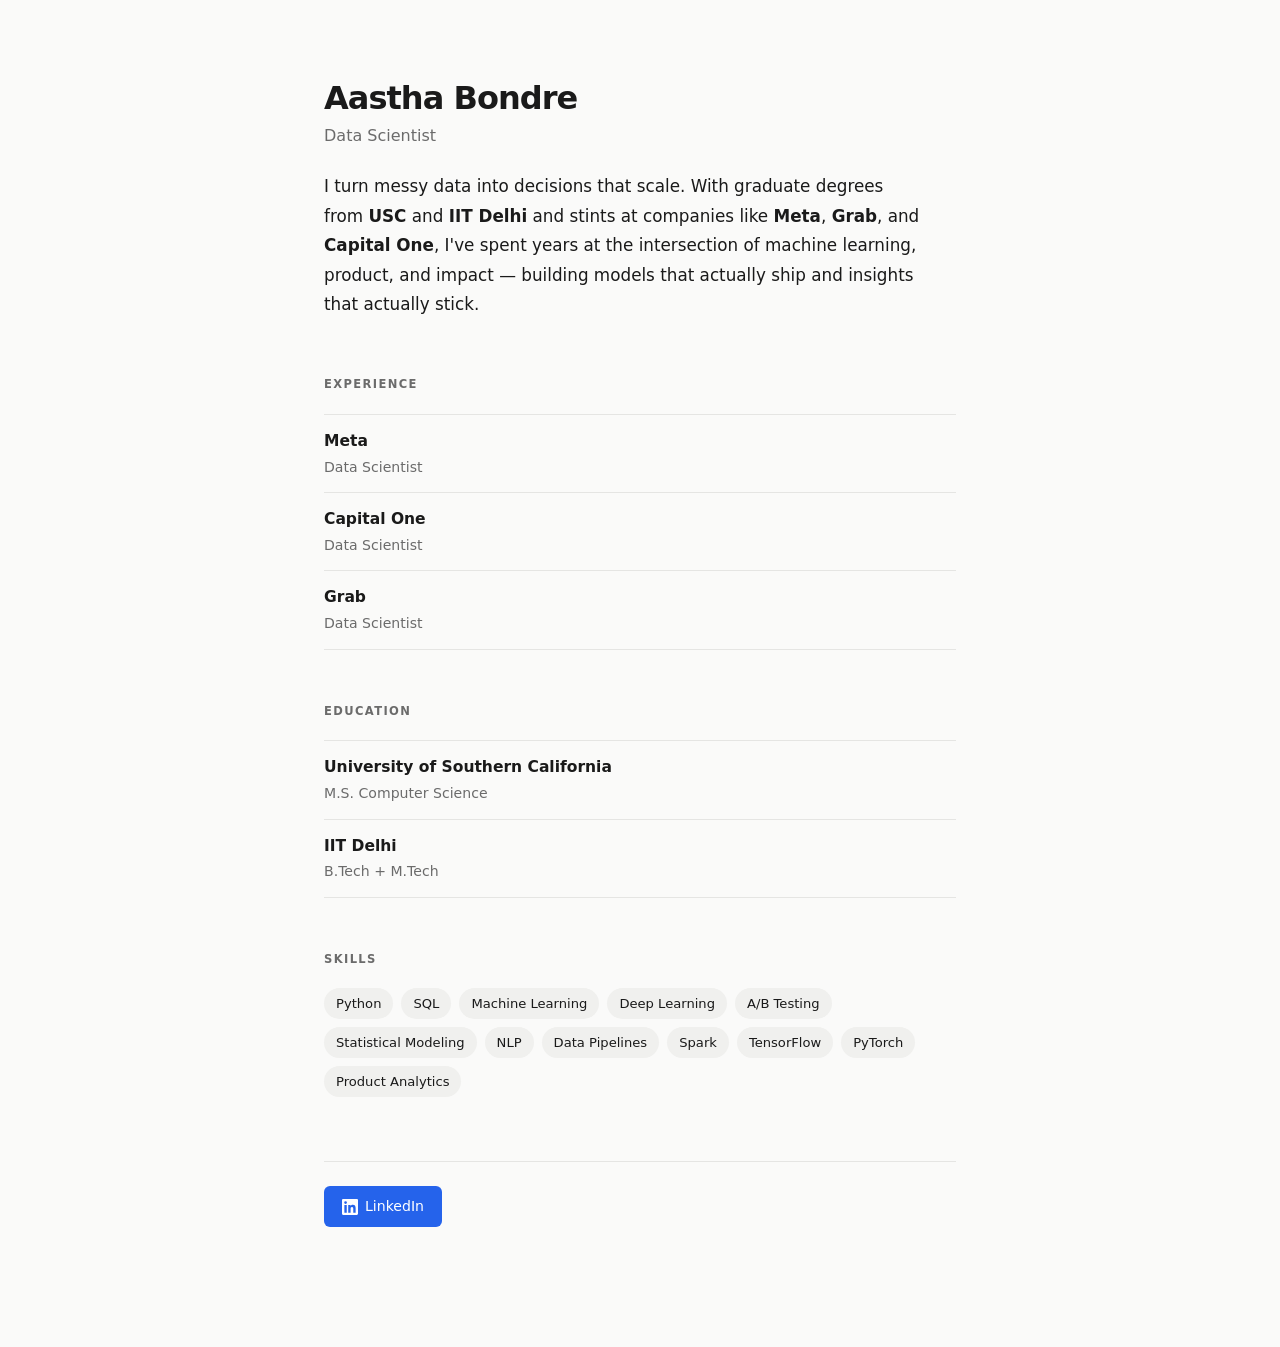
==== index.html @ 431cc9de "Add files via upload" ====
<!DOCTYPE html>
<html lang="en">
<head>
  <meta charset="UTF-8" />
  <meta name="viewport" content="width=device-width, initial-scale=1.0" />
  <title>Aastha Bondre</title>
  <style>
    *, *::before, *::after { box-sizing: border-box; margin: 0; padding: 0; }

    :root {
      --bg: #fafaf9;
      --fg: #1a1a1a;
      --muted: #6b6b6b;
      --accent: #2563eb;
      --border: #e5e5e3;
      --font: 'Inter', system-ui, -apple-system, sans-serif;
    }

    body {
      background: var(--bg);
      color: var(--fg);
      font-family: var(--font);
      font-size: 16px;
      line-height: 1.6;
      min-height: 100vh;
    }

    a { color: var(--accent); text-decoration: none; }
    a:hover { text-decoration: underline; }

    /* ── Layout ── */
    .container {
      max-width: 680px;
      margin: 0 auto;
      padding: 80px 24px 120px;
    }

    /* ── Header ── */
    header { margin-bottom: 56px; }

    .name {
      font-size: 2rem;
      font-weight: 700;
      letter-spacing: -0.03em;
      line-height: 1.15;
      margin-bottom: 6px;
    }

    .title {
      font-size: 1rem;
      color: var(--muted);
      font-weight: 400;
      margin-bottom: 24px;
    }

    .bio {
      font-size: 1.05rem;
      color: var(--fg);
      line-height: 1.75;
      max-width: 600px;
    }

    /* ── Sections ── */
    section {
      margin-bottom: 52px;
    }

    .section-label {
      font-size: 0.72rem;
      font-weight: 600;
      letter-spacing: 0.12em;
      text-transform: uppercase;
      color: var(--muted);
      margin-bottom: 20px;
    }

    /* ── Experience ── */
    .experience-list { list-style: none; }

    .experience-item {
      display: flex;
      justify-content: space-between;
      align-items: baseline;
      padding: 14px 0;
      border-bottom: 1px solid var(--border);
      gap: 16px;
    }

    .experience-item:first-child { border-top: 1px solid var(--border); }

    .exp-left { flex: 1; }

    .exp-company {
      font-weight: 600;
      font-size: 0.97rem;
    }

    .exp-role {
      font-size: 0.88rem;
      color: var(--muted);
      margin-top: 2px;
    }

    .exp-year {
      font-size: 0.82rem;
      color: var(--muted);
      white-space: nowrap;
      flex-shrink: 0;
    }

    /* ── Education ── */
    .edu-list { list-style: none; }

    .edu-item {
      padding: 14px 0;
      border-bottom: 1px solid var(--border);
    }

    .edu-item:first-child { border-top: 1px solid var(--border); }

    .edu-school {
      font-weight: 600;
      font-size: 0.97rem;
    }

    .edu-degree {
      font-size: 0.88rem;
      color: var(--muted);
      margin-top: 2px;
    }

    /* ── Skills ── */
    .skills-grid {
      display: flex;
      flex-wrap: wrap;
      gap: 8px;
    }

    .skill-tag {
      background: #f0f0ee;
      color: var(--fg);
      font-size: 0.82rem;
      padding: 5px 12px;
      border-radius: 999px;
      font-weight: 450;
    }

    /* ── Footer / Contact ── */
    footer {
      margin-top: 64px;
      padding-top: 24px;
      border-top: 1px solid var(--border);
      display: flex;
      align-items: center;
      gap: 20px;
    }

    .linkedin-btn {
      display: inline-flex;
      align-items: center;
      gap: 7px;
      background: var(--accent);
      color: #fff;
      font-size: 0.88rem;
      font-weight: 500;
      padding: 9px 18px;
      border-radius: 6px;
      text-decoration: none;
      transition: background 0.15s;
    }

    .linkedin-btn:hover { background: #1d4ed8; text-decoration: none; }

    .linkedin-btn svg { flex-shrink: 0; }
  </style>
</head>
<body>
  <div class="container">

    <!-- Header -->
    <header>
      <h1 class="name">Aastha Bondre</h1>
      <p class="title">Data Scientist</p>
      <p class="bio">
        I turn messy data into decisions that scale. With graduate degrees from
        <strong>USC</strong> and <strong>IIT Delhi</strong> and stints at companies like
        <strong>Meta</strong>, <strong>Grab</strong>, and <strong>Capital One</strong>,
        I've spent years at the intersection of machine learning, product, and impact —
        building models that actually ship and insights that actually stick.
      </p>
    </header>

    <!-- Experience -->
    <section>
      <p class="section-label">Experience</p>
      <ul class="experience-list">
        <li class="experience-item">
          <div class="exp-left">
            <div class="exp-company">Meta</div>
            <div class="exp-role">Data Scientist</div>
          </div>
          <span class="exp-year"></span>
        </li>
        <li class="experience-item">
          <div class="exp-left">
            <div class="exp-company">Capital One</div>
            <div class="exp-role">Data Scientist</div>
          </div>
          <span class="exp-year"></span>
        </li>
        <li class="experience-item">
          <div class="exp-left">
            <div class="exp-company">Grab</div>
            <div class="exp-role">Data Scientist</div>
          </div>
          <span class="exp-year"></span>
        </li>
      </ul>
    </section>

    <!-- Education -->
    <section>
      <p class="section-label">Education</p>
      <ul class="edu-list">
        <li class="edu-item">
          <div class="edu-school">University of Southern California</div>
          <div class="edu-degree">M.S. Computer Science</div>
        </li>
        <li class="edu-item">
          <div class="edu-school">IIT Delhi</div>
          <div class="edu-degree">B.Tech + M.Tech</div>
        </li>
      </ul>
    </section>

    <!-- Skills -->
    <section>
      <p class="section-label">Skills</p>
      <div class="skills-grid">
        <span class="skill-tag">Python</span>
        <span class="skill-tag">SQL</span>
        <span class="skill-tag">Machine Learning</span>
        <span class="skill-tag">Deep Learning</span>
        <span class="skill-tag">A/B Testing</span>
        <span class="skill-tag">Statistical Modeling</span>
        <span class="skill-tag">NLP</span>
        <span class="skill-tag">Data Pipelines</span>
        <span class="skill-tag">Spark</span>
        <span class="skill-tag">TensorFlow</span>
        <span class="skill-tag">PyTorch</span>
        <span class="skill-tag">Product Analytics</span>
      </div>
    </section>

    <!-- Footer -->
    <footer>
      <a class="linkedin-btn" href="https://www.linkedin.com/in/aastha-bondre/" target="_blank" rel="noopener">
        <svg width="16" height="16" viewBox="0 0 24 24" fill="currentColor">
          <path d="M20.447 20.452h-3.554v-5.569c0-1.328-.027-3.037-1.852-3.037-1.853 0-2.136 1.445-2.136 2.939v5.667H9.351V9h3.414v1.561h.046c.477-.9 1.637-1.85 3.37-1.85 3.601 0 4.267 2.37 4.267 5.455v6.286zM5.337 7.433a2.062 2.062 0 01-2.063-2.065 2.064 2.064 0 112.063 2.065zm1.782 13.019H3.555V9h3.564v11.452zM22.225 0H1.771C.792 0 0 .774 0 1.729v20.542C0 23.227.792 24 1.771 24h20.451C23.2 24 24 23.227 24 22.271V1.729C24 .774 23.2 0 22.222 0h.003z"/>
        </svg>
        LinkedIn
      </a>
    </footer>

  </div>
</body>
</html>
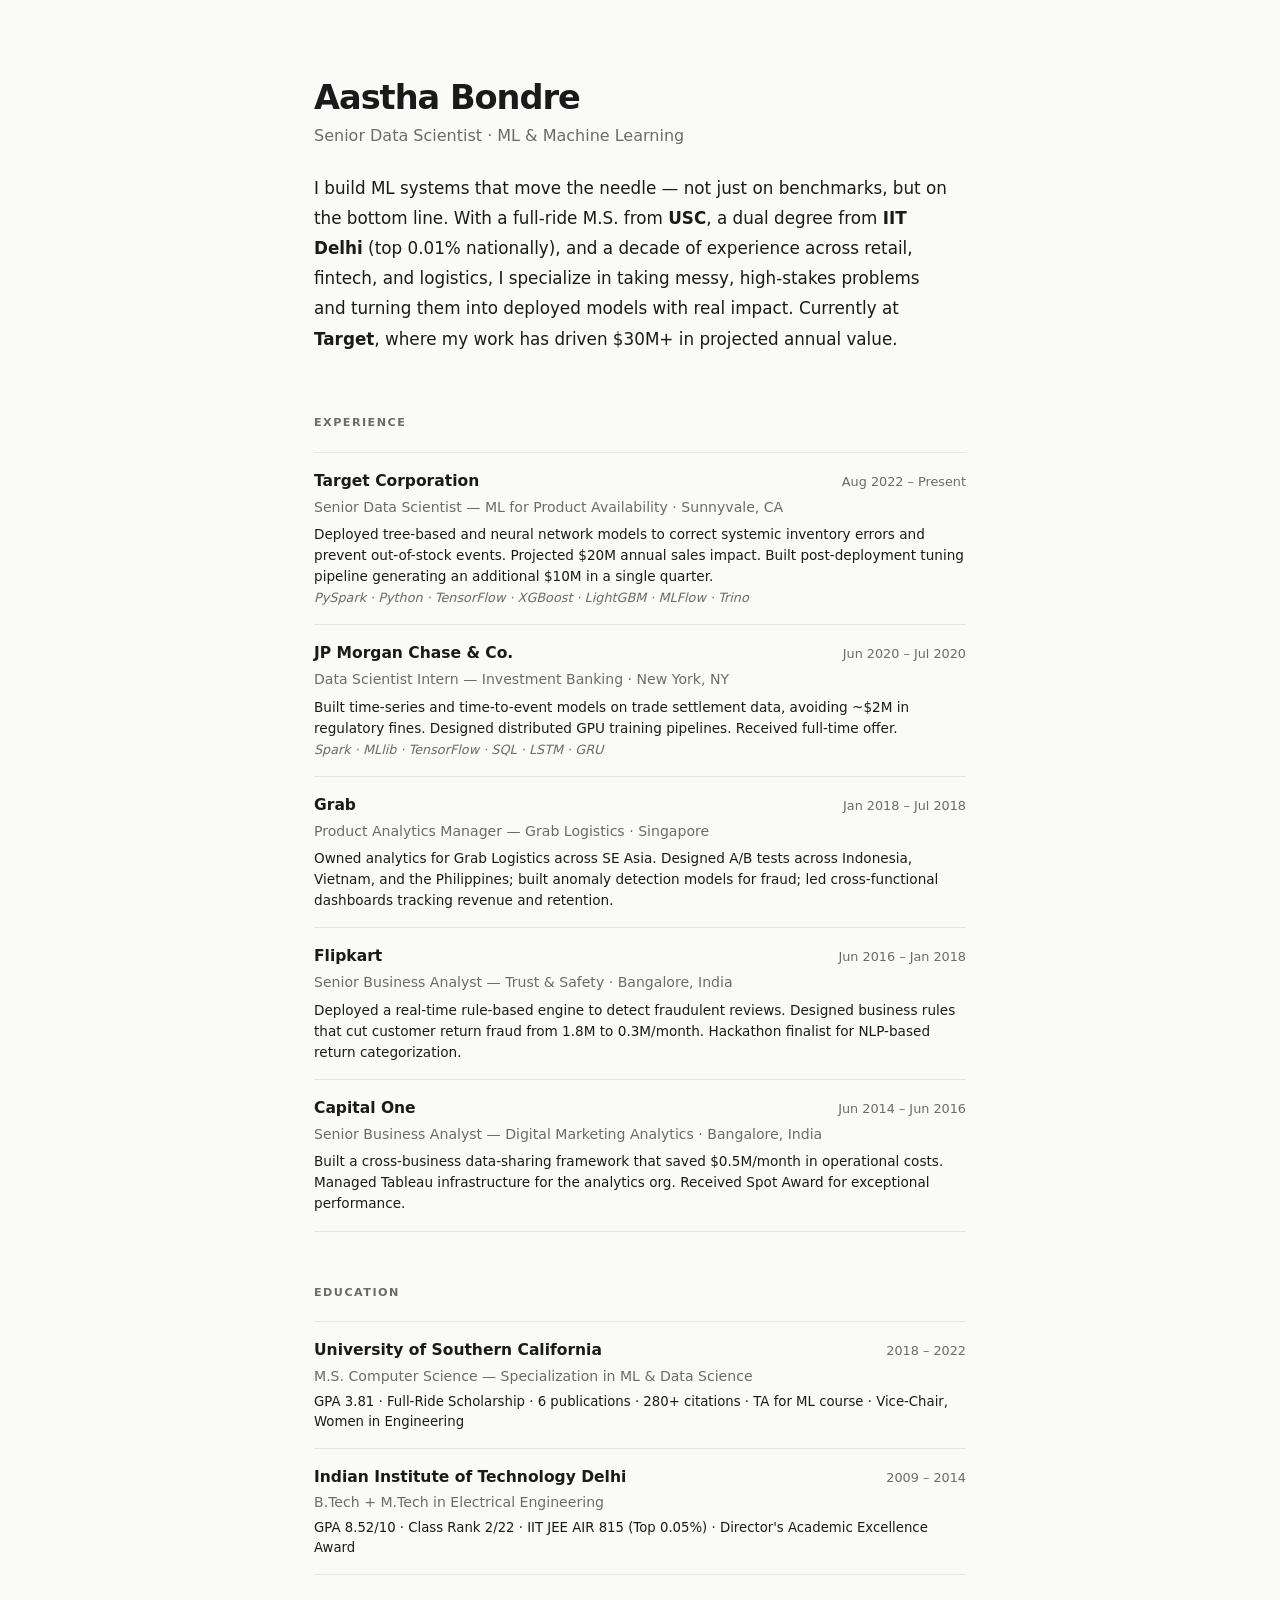
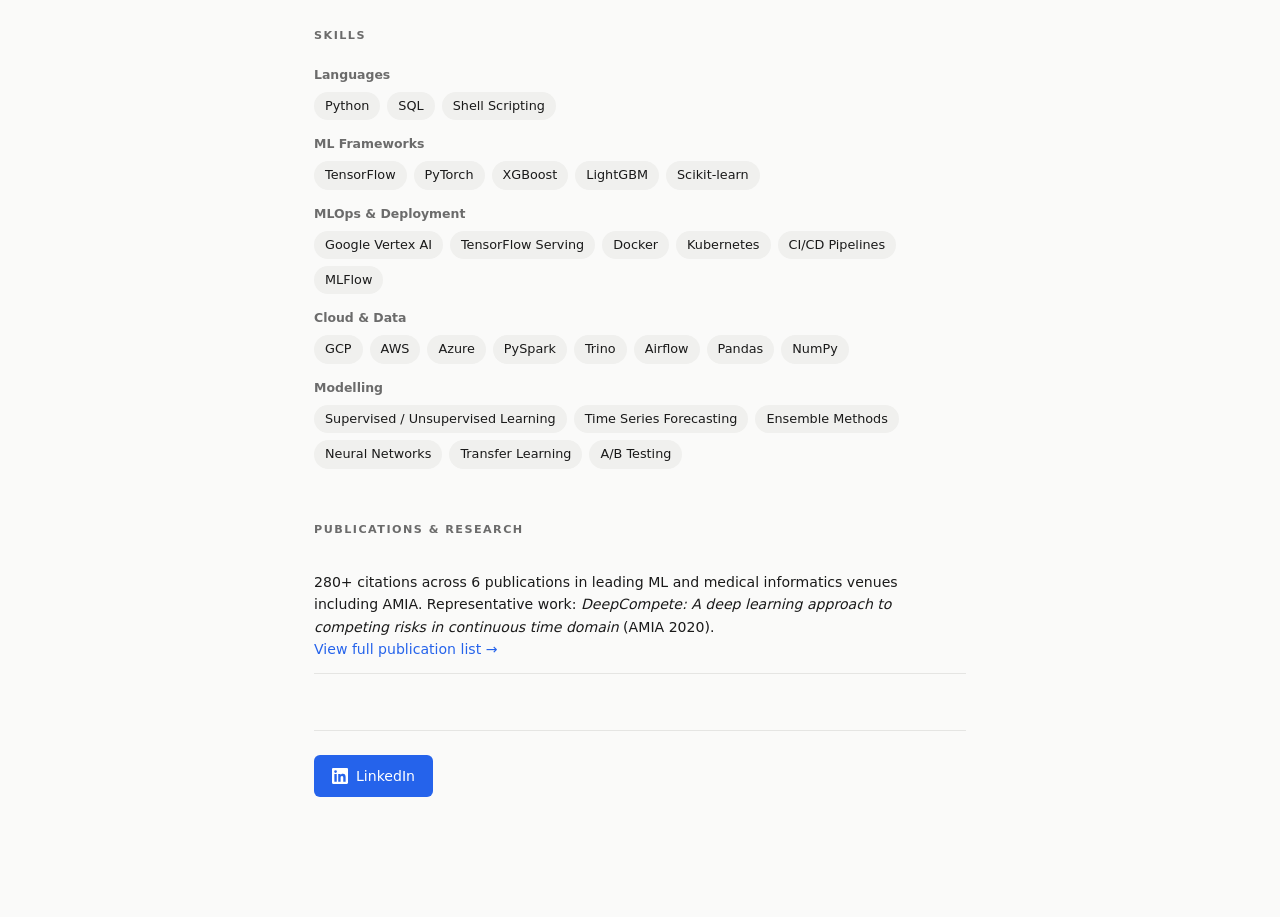
==== commit 3f0ab485: "Update portfolio with full resume data" ====
--- a/index.html
+++ b/index.html
@@ -3,7 +3,7 @@
 <head>
   <meta charset="UTF-8" />
   <meta name="viewport" content="width=device-width, initial-scale=1.0" />
-  <title>Aastha Bondre</title>
+  <title>Aastha Bondre — Data Scientist</title>
   <style>
     *, *::before, *::after { box-sizing: border-box; margin: 0; padding: 0; }
 
@@ -13,255 +13,367 @@
       --muted: #6b6b6b;
       --accent: #2563eb;
       --border: #e5e5e3;
-      --font: 'Inter', system-ui, -apple-system, sans-serif;
+      --tag-bg: #f0f0ee;
     }
 
     body {
       background: var(--bg);
       color: var(--fg);
-      font-family: var(--font);
+      font-family: 'Inter', system-ui, -apple-system, sans-serif;
       font-size: 16px;
       line-height: 1.6;
-      min-height: 100vh;
     }
 
     a { color: var(--accent); text-decoration: none; }
     a:hover { text-decoration: underline; }
 
-    /* ── Layout ── */
     .container {
-      max-width: 680px;
+      max-width: 700px;
       margin: 0 auto;
       padding: 80px 24px 120px;
     }
 
     /* ── Header ── */
-    header { margin-bottom: 56px; }
+    header { margin-bottom: 60px; }
 
     .name {
-      font-size: 2rem;
+      font-size: 2.1rem;
       font-weight: 700;
       letter-spacing: -0.03em;
-      line-height: 1.15;
+      line-height: 1.1;
       margin-bottom: 6px;
     }
 
     .title {
       font-size: 1rem;
       color: var(--muted);
-      font-weight: 400;
       margin-bottom: 24px;
     }
 
     .bio {
       font-size: 1.05rem;
-      color: var(--fg);
-      line-height: 1.75;
-      max-width: 600px;
-    }
-
-    /* ── Sections ── */
-    section {
-      margin-bottom: 52px;
-    }
+      line-height: 1.8;
+      color: var(--fg);
+      max-width: 640px;
+    }
+
+    /* ── Section ── */
+    section { margin-bottom: 52px; }
 
     .section-label {
-      font-size: 0.72rem;
+      font-size: 0.7rem;
       font-weight: 600;
-      letter-spacing: 0.12em;
+      letter-spacing: 0.13em;
       text-transform: uppercase;
       color: var(--muted);
       margin-bottom: 20px;
     }
 
     /* ── Experience ── */
-    .experience-list { list-style: none; }
-
-    .experience-item {
+    .exp-list { list-style: none; }
+
+    .exp-item {
+      padding: 16px 0;
+      border-bottom: 1px solid var(--border);
+    }
+    .exp-item:first-child { border-top: 1px solid var(--border); }
+
+    .exp-header {
       display: flex;
       justify-content: space-between;
       align-items: baseline;
-      padding: 14px 0;
-      border-bottom: 1px solid var(--border);
-      gap: 16px;
-    }
-
-    .experience-item:first-child { border-top: 1px solid var(--border); }
-
-    .exp-left { flex: 1; }
-
-    .exp-company {
-      font-weight: 600;
-      font-size: 0.97rem;
+      gap: 12px;
+      margin-bottom: 2px;
+    }
+
+    .exp-company { font-weight: 650; font-size: 0.97rem; }
+
+    .exp-dates {
+      font-size: 0.8rem;
+      color: var(--muted);
+      white-space: nowrap;
+      flex-shrink: 0;
     }
 
     .exp-role {
       font-size: 0.88rem;
       color: var(--muted);
-      margin-top: 2px;
-    }
-
-    .exp-year {
-      font-size: 0.82rem;
-      color: var(--muted);
-      white-space: nowrap;
-      flex-shrink: 0;
+      margin-bottom: 6px;
+    }
+
+    .exp-highlight {
+      font-size: 0.85rem;
+      color: var(--fg);
+      line-height: 1.55;
     }
 
     /* ── Education ── */
     .edu-list { list-style: none; }
 
     .edu-item {
-      padding: 14px 0;
+      padding: 16px 0;
       border-bottom: 1px solid var(--border);
     }
-
     .edu-item:first-child { border-top: 1px solid var(--border); }
 
-    .edu-school {
+    .edu-header {
+      display: flex;
+      justify-content: space-between;
+      align-items: baseline;
+      gap: 12px;
+      margin-bottom: 2px;
+    }
+
+    .edu-school { font-weight: 650; font-size: 0.97rem; }
+    .edu-years { font-size: 0.8rem; color: var(--muted); white-space: nowrap; flex-shrink: 0; }
+    .edu-degree { font-size: 0.88rem; color: var(--muted); margin-bottom: 4px; }
+    .edu-note { font-size: 0.83rem; color: var(--fg); line-height: 1.5; }
+
+    /* ── Skills ── */
+    .skills-block { margin-bottom: 14px; }
+
+    .skills-category {
+      font-size: 0.78rem;
       font-weight: 600;
-      font-size: 0.97rem;
-    }
-
-    .edu-degree {
-      font-size: 0.88rem;
-      color: var(--muted);
-      margin-top: 2px;
-    }
-
-    /* ── Skills ── */
-    .skills-grid {
+      color: var(--muted);
+      margin-bottom: 7px;
+    }
+
+    .tags {
       display: flex;
       flex-wrap: wrap;
-      gap: 8px;
-    }
-
-    .skill-tag {
-      background: #f0f0ee;
-      color: var(--fg);
-      font-size: 0.82rem;
-      padding: 5px 12px;
+      gap: 7px;
+    }
+
+    .tag {
+      background: var(--tag-bg);
+      color: var(--fg);
+      font-size: 0.8rem;
+      padding: 4px 11px;
       border-radius: 999px;
-      font-weight: 450;
-    }
-
-    /* ── Footer / Contact ── */
+    }
+
+    /* ── Publications ── */
+    .pub-item {
+      font-size: 0.88rem;
+      line-height: 1.6;
+      padding: 12px 0;
+      border-bottom: 1px solid var(--border);
+      color: var(--fg);
+    }
+    .pub-item:first-child { border-top: 1px solid var(--border); }
+
+    /* ── Footer ── */
     footer {
-      margin-top: 64px;
+      margin-top: 56px;
       padding-top: 24px;
       border-top: 1px solid var(--border);
-      display: flex;
-      align-items: center;
-      gap: 20px;
     }
 
     .linkedin-btn {
       display: inline-flex;
       align-items: center;
-      gap: 7px;
+      gap: 8px;
       background: var(--accent);
       color: #fff;
       font-size: 0.88rem;
       font-weight: 500;
-      padding: 9px 18px;
+      padding: 10px 18px;
       border-radius: 6px;
       text-decoration: none;
       transition: background 0.15s;
     }
-
     .linkedin-btn:hover { background: #1d4ed8; text-decoration: none; }
-
-    .linkedin-btn svg { flex-shrink: 0; }
   </style>
 </head>
 <body>
-  <div class="container">
-
-    <!-- Header -->
-    <header>
-      <h1 class="name">Aastha Bondre</h1>
-      <p class="title">Data Scientist</p>
-      <p class="bio">
-        I turn messy data into decisions that scale. With graduate degrees from
-        <strong>USC</strong> and <strong>IIT Delhi</strong> and stints at companies like
-        <strong>Meta</strong>, <strong>Grab</strong>, and <strong>Capital One</strong>,
-        I've spent years at the intersection of machine learning, product, and impact —
-        building models that actually ship and insights that actually stick.
-      </p>
-    </header>
-
-    <!-- Experience -->
-    <section>
-      <p class="section-label">Experience</p>
-      <ul class="experience-list">
-        <li class="experience-item">
-          <div class="exp-left">
-            <div class="exp-company">Meta</div>
-            <div class="exp-role">Data Scientist</div>
-          </div>
-          <span class="exp-year"></span>
-        </li>
-        <li class="experience-item">
-          <div class="exp-left">
-            <div class="exp-company">Capital One</div>
-            <div class="exp-role">Data Scientist</div>
-          </div>
-          <span class="exp-year"></span>
-        </li>
-        <li class="experience-item">
-          <div class="exp-left">
-            <div class="exp-company">Grab</div>
-            <div class="exp-role">Data Scientist</div>
-          </div>
-          <span class="exp-year"></span>
-        </li>
-      </ul>
-    </section>
-
-    <!-- Education -->
-    <section>
-      <p class="section-label">Education</p>
-      <ul class="edu-list">
-        <li class="edu-item">
-          <div class="edu-school">University of Southern California</div>
-          <div class="edu-degree">M.S. Computer Science</div>
-        </li>
-        <li class="edu-item">
-          <div class="edu-school">IIT Delhi</div>
-          <div class="edu-degree">B.Tech + M.Tech</div>
-        </li>
-      </ul>
-    </section>
-
-    <!-- Skills -->
-    <section>
-      <p class="section-label">Skills</p>
-      <div class="skills-grid">
-        <span class="skill-tag">Python</span>
-        <span class="skill-tag">SQL</span>
-        <span class="skill-tag">Machine Learning</span>
-        <span class="skill-tag">Deep Learning</span>
-        <span class="skill-tag">A/B Testing</span>
-        <span class="skill-tag">Statistical Modeling</span>
-        <span class="skill-tag">NLP</span>
-        <span class="skill-tag">Data Pipelines</span>
-        <span class="skill-tag">Spark</span>
-        <span class="skill-tag">TensorFlow</span>
-        <span class="skill-tag">PyTorch</span>
-        <span class="skill-tag">Product Analytics</span>
-      </div>
-    </section>
-
-    <!-- Footer -->
-    <footer>
-      <a class="linkedin-btn" href="https://www.linkedin.com/in/aastha-bondre/" target="_blank" rel="noopener">
-        <svg width="16" height="16" viewBox="0 0 24 24" fill="currentColor">
-          <path d="M20.447 20.452h-3.554v-5.569c0-1.328-.027-3.037-1.852-3.037-1.853 0-2.136 1.445-2.136 2.939v5.667H9.351V9h3.414v1.561h.046c.477-.9 1.637-1.85 3.37-1.85 3.601 0 4.267 2.37 4.267 5.455v6.286zM5.337 7.433a2.062 2.062 0 01-2.063-2.065 2.064 2.064 0 112.063 2.065zm1.782 13.019H3.555V9h3.564v11.452zM22.225 0H1.771C.792 0 0 .774 0 1.729v20.542C0 23.227.792 24 1.771 24h20.451C23.2 24 24 23.227 24 22.271V1.729C24 .774 23.2 0 22.222 0h.003z"/>
-        </svg>
-        LinkedIn
-      </a>
-    </footer>
-
-  </div>
+<div class="container">
+
+  <!-- Header -->
+  <header>
+    <h1 class="name">Aastha Bondre</h1>
+    <p class="title">Senior Data Scientist · ML &amp; Machine Learning</p>
+    <p class="bio">
+      I build ML systems that move the needle — not just on benchmarks, but on the bottom line.
+      With a full-ride M.S. from <strong>USC</strong>, a dual degree from <strong>IIT Delhi</strong>
+      (top 0.01% nationally), and a decade of experience across retail, fintech, and logistics,
+      I specialize in taking messy, high-stakes problems and turning them into deployed models
+      with real impact. Currently at <strong>Target</strong>, where my work has driven
+      $30M+ in projected annual value.
+    </p>
+  </header>
+
+  <!-- Experience -->
+  <section>
+    <p class="section-label">Experience</p>
+    <ul class="exp-list">
+
+      <li class="exp-item">
+        <div class="exp-header">
+          <span class="exp-company">Target Corporation</span>
+          <span class="exp-dates">Aug 2022 – Present</span>
+        </div>
+        <div class="exp-role">Senior Data Scientist — ML for Product Availability · Sunnyvale, CA</div>
+        <div class="exp-highlight">
+          Deployed tree-based and neural network models to correct systemic inventory errors and prevent out-of-stock events. Projected $20M annual sales impact. Built post-deployment tuning pipeline generating an additional $10M in a single quarter.
+          <br><em style="color:var(--muted); font-size:0.8rem;">PySpark · Python · TensorFlow · XGBoost · LightGBM · MLFlow · Trino</em>
+        </div>
+      </li>
+
+      <li class="exp-item">
+        <div class="exp-header">
+          <span class="exp-company">JP Morgan Chase &amp; Co.</span>
+          <span class="exp-dates">Jun 2020 – Jul 2020</span>
+        </div>
+        <div class="exp-role">Data Scientist Intern — Investment Banking · New York, NY</div>
+        <div class="exp-highlight">
+          Built time-series and time-to-event models on trade settlement data, avoiding ~$2M in regulatory fines. Designed distributed GPU training pipelines. Received full-time offer.
+          <br><em style="color:var(--muted); font-size:0.8rem;">Spark · MLlib · TensorFlow · SQL · LSTM · GRU</em>
+        </div>
+      </li>
+
+      <li class="exp-item">
+        <div class="exp-header">
+          <span class="exp-company">Grab</span>
+          <span class="exp-dates">Jan 2018 – Jul 2018</span>
+        </div>
+        <div class="exp-role">Product Analytics Manager — Grab Logistics · Singapore</div>
+        <div class="exp-highlight">
+          Owned analytics for Grab Logistics across SE Asia. Designed A/B tests across Indonesia, Vietnam, and the Philippines; built anomaly detection models for fraud; led cross-functional dashboards tracking revenue and retention.
+        </div>
+      </li>
+
+      <li class="exp-item">
+        <div class="exp-header">
+          <span class="exp-company">Flipkart</span>
+          <span class="exp-dates">Jun 2016 – Jan 2018</span>
+        </div>
+        <div class="exp-role">Senior Business Analyst — Trust &amp; Safety · Bangalore, India</div>
+        <div class="exp-highlight">
+          Deployed a real-time rule-based engine to detect fraudulent reviews. Designed business rules that cut customer return fraud from 1.8M to 0.3M/month. Hackathon finalist for NLP-based return categorization.
+        </div>
+      </li>
+
+      <li class="exp-item">
+        <div class="exp-header">
+          <span class="exp-company">Capital One</span>
+          <span class="exp-dates">Jun 2014 – Jun 2016</span>
+        </div>
+        <div class="exp-role">Senior Business Analyst — Digital Marketing Analytics · Bangalore, India</div>
+        <div class="exp-highlight">
+          Built a cross-business data-sharing framework that saved $0.5M/month in operational costs. Managed Tableau infrastructure for the analytics org. Received Spot Award for exceptional performance.
+        </div>
+      </li>
+
+    </ul>
+  </section>
+
+  <!-- Education -->
+  <section>
+    <p class="section-label">Education</p>
+    <ul class="edu-list">
+      <li class="edu-item">
+        <div class="edu-header">
+          <span class="edu-school">University of Southern California</span>
+          <span class="edu-years">2018 – 2022</span>
+        </div>
+        <div class="edu-degree">M.S. Computer Science — Specialization in ML &amp; Data Science</div>
+        <div class="edu-note">GPA 3.81 · Full-Ride Scholarship · 6 publications · 280+ citations · TA for ML course · Vice-Chair, Women in Engineering</div>
+      </li>
+      <li class="edu-item">
+        <div class="edu-header">
+          <span class="edu-school">Indian Institute of Technology Delhi</span>
+          <span class="edu-years">2009 – 2014</span>
+        </div>
+        <div class="edu-degree">B.Tech + M.Tech in Electrical Engineering</div>
+        <div class="edu-note">GPA 8.52/10 · Class Rank 2/22 · IIT JEE AIR 815 (Top 0.05%) · Director's Academic Excellence Award</div>
+      </li>
+    </ul>
+  </section>
+
+  <!-- Skills -->
+  <section>
+    <p class="section-label">Skills</p>
+
+    <div class="skills-block">
+      <div class="skills-category">Languages</div>
+      <div class="tags">
+        <span class="tag">Python</span>
+        <span class="tag">SQL</span>
+        <span class="tag">Shell Scripting</span>
+      </div>
+    </div>
+
+    <div class="skills-block">
+      <div class="skills-category">ML Frameworks</div>
+      <div class="tags">
+        <span class="tag">TensorFlow</span>
+        <span class="tag">PyTorch</span>
+        <span class="tag">XGBoost</span>
+        <span class="tag">LightGBM</span>
+        <span class="tag">Scikit-learn</span>
+      </div>
+    </div>
+
+    <div class="skills-block">
+      <div class="skills-category">MLOps &amp; Deployment</div>
+      <div class="tags">
+        <span class="tag">Google Vertex AI</span>
+        <span class="tag">TensorFlow Serving</span>
+        <span class="tag">Docker</span>
+        <span class="tag">Kubernetes</span>
+        <span class="tag">CI/CD Pipelines</span>
+        <span class="tag">MLFlow</span>
+      </div>
+    </div>
+
+    <div class="skills-block">
+      <div class="skills-category">Cloud &amp; Data</div>
+      <div class="tags">
+        <span class="tag">GCP</span>
+        <span class="tag">AWS</span>
+        <span class="tag">Azure</span>
+        <span class="tag">PySpark</span>
+        <span class="tag">Trino</span>
+        <span class="tag">Airflow</span>
+        <span class="tag">Pandas</span>
+        <span class="tag">NumPy</span>
+      </div>
+    </div>
+
+    <div class="skills-block">
+      <div class="skills-category">Modelling</div>
+      <div class="tags">
+        <span class="tag">Supervised / Unsupervised Learning</span>
+        <span class="tag">Time Series Forecasting</span>
+        <span class="tag">Ensemble Methods</span>
+        <span class="tag">Neural Networks</span>
+        <span class="tag">Transfer Learning</span>
+        <span class="tag">A/B Testing</span>
+      </div>
+    </div>
+  </section>
+
+  <!-- Publications -->
+  <section>
+    <p class="section-label">Publications &amp; Research</p>
+    <div class="pub-item">
+      280+ citations across 6 publications in leading ML and medical informatics venues including AMIA.
+      Representative work: <em>DeepCompete: A deep learning approach to competing risks in continuous time domain</em> (AMIA 2020).
+      <br><a href="https://tinyurl.com/publications-aastha-bondre" target="_blank" rel="noopener">View full publication list →</a>
+    </div>
+  </section>
+
+  <!-- Footer -->
+  <footer>
+    <a class="linkedin-btn" href="https://www.linkedin.com/in/aastha-bondre/" target="_blank" rel="noopener">
+      <svg width="16" height="16" viewBox="0 0 24 24" fill="currentColor">
+        <path d="M20.447 20.452h-3.554v-5.569c0-1.328-.027-3.037-1.852-3.037-1.853 0-2.136 1.445-2.136 2.939v5.667H9.351V9h3.414v1.561h.046c.477-.9 1.637-1.85 3.37-1.85 3.601 0 4.267 2.37 4.267 5.455v6.286zM5.337 7.433a2.062 2.062 0 01-2.063-2.065 2.064 2.064 0 112.063 2.065zm1.782 13.019H3.555V9h3.564v11.452zM22.225 0H1.771C.792 0 0 .774 0 1.729v20.542C0 23.227.792 24 1.771 24h20.451C23.2 24 24 23.227 24 22.271V1.729C24 .774 23.2 0 22.222 0h.003z"/>
+      </svg>
+      LinkedIn
+    </a>
+  </footer>
+
+</div>
 </body>
 </html>
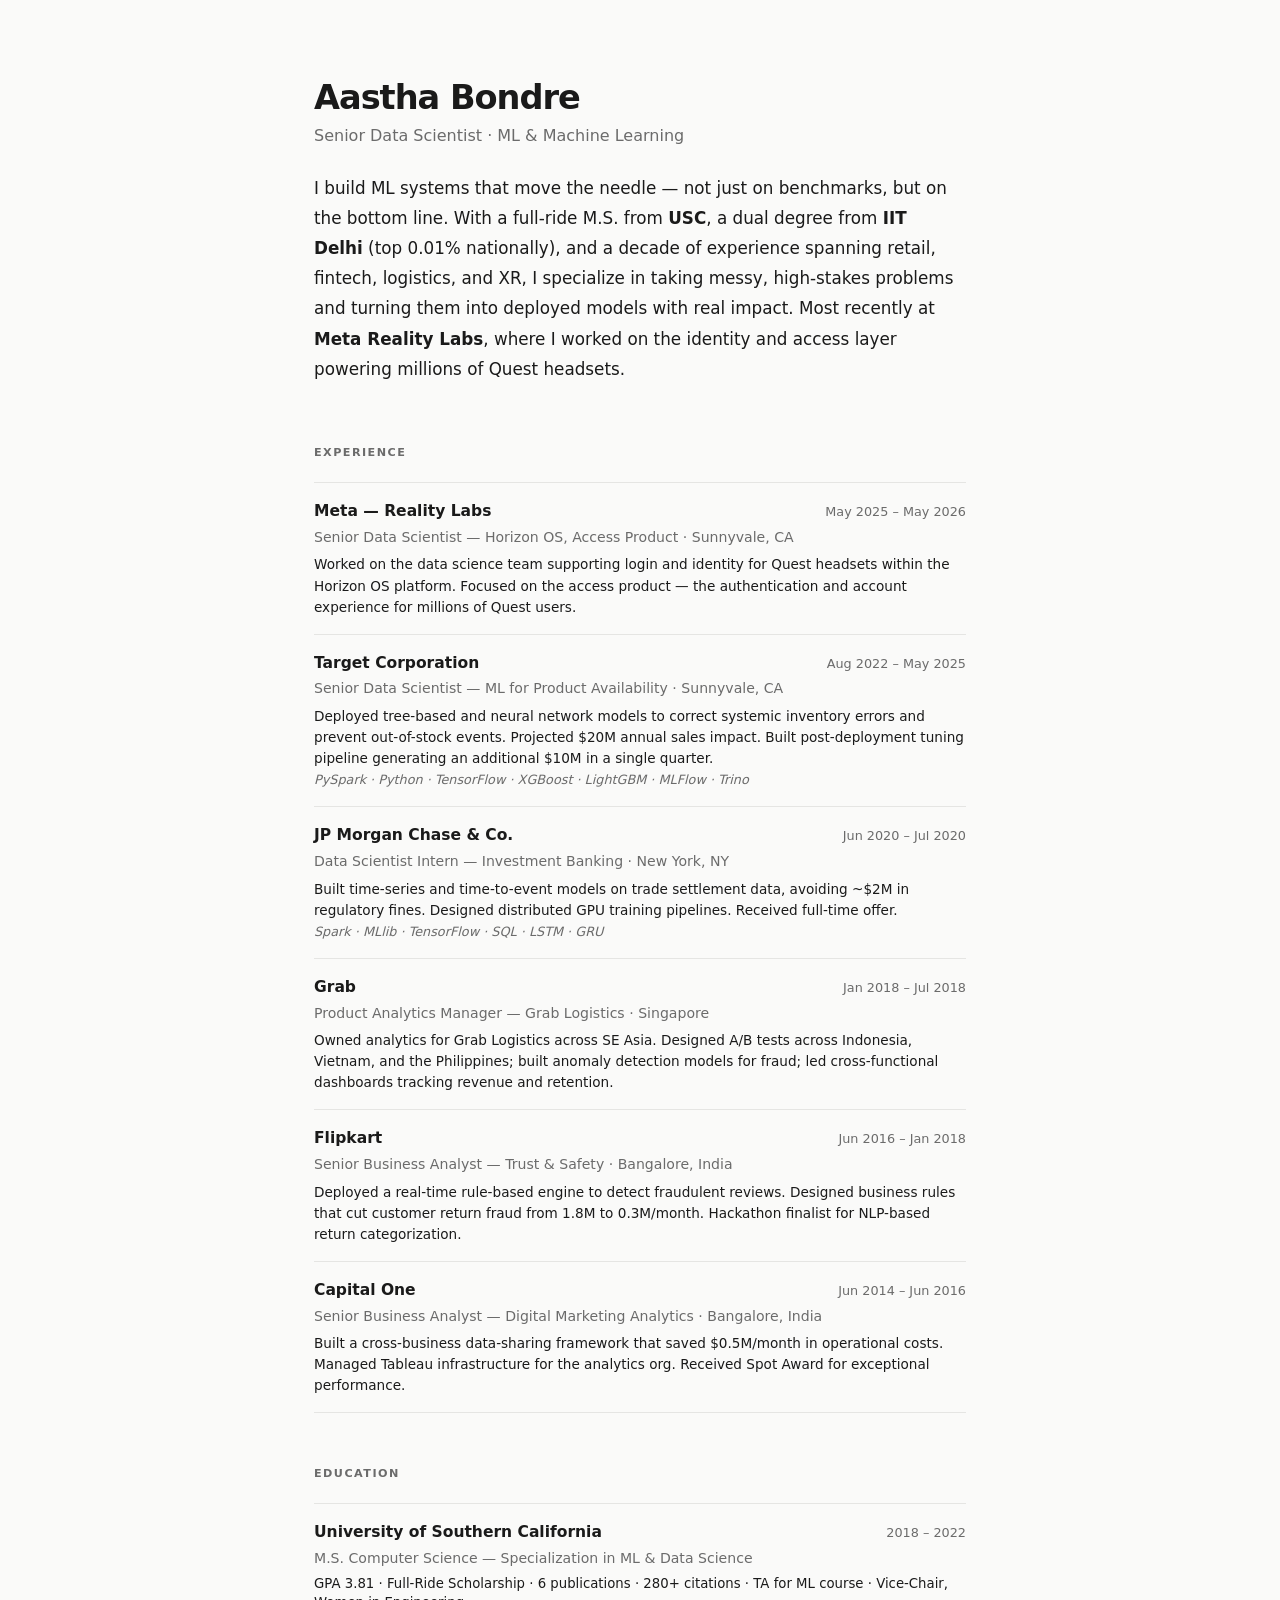
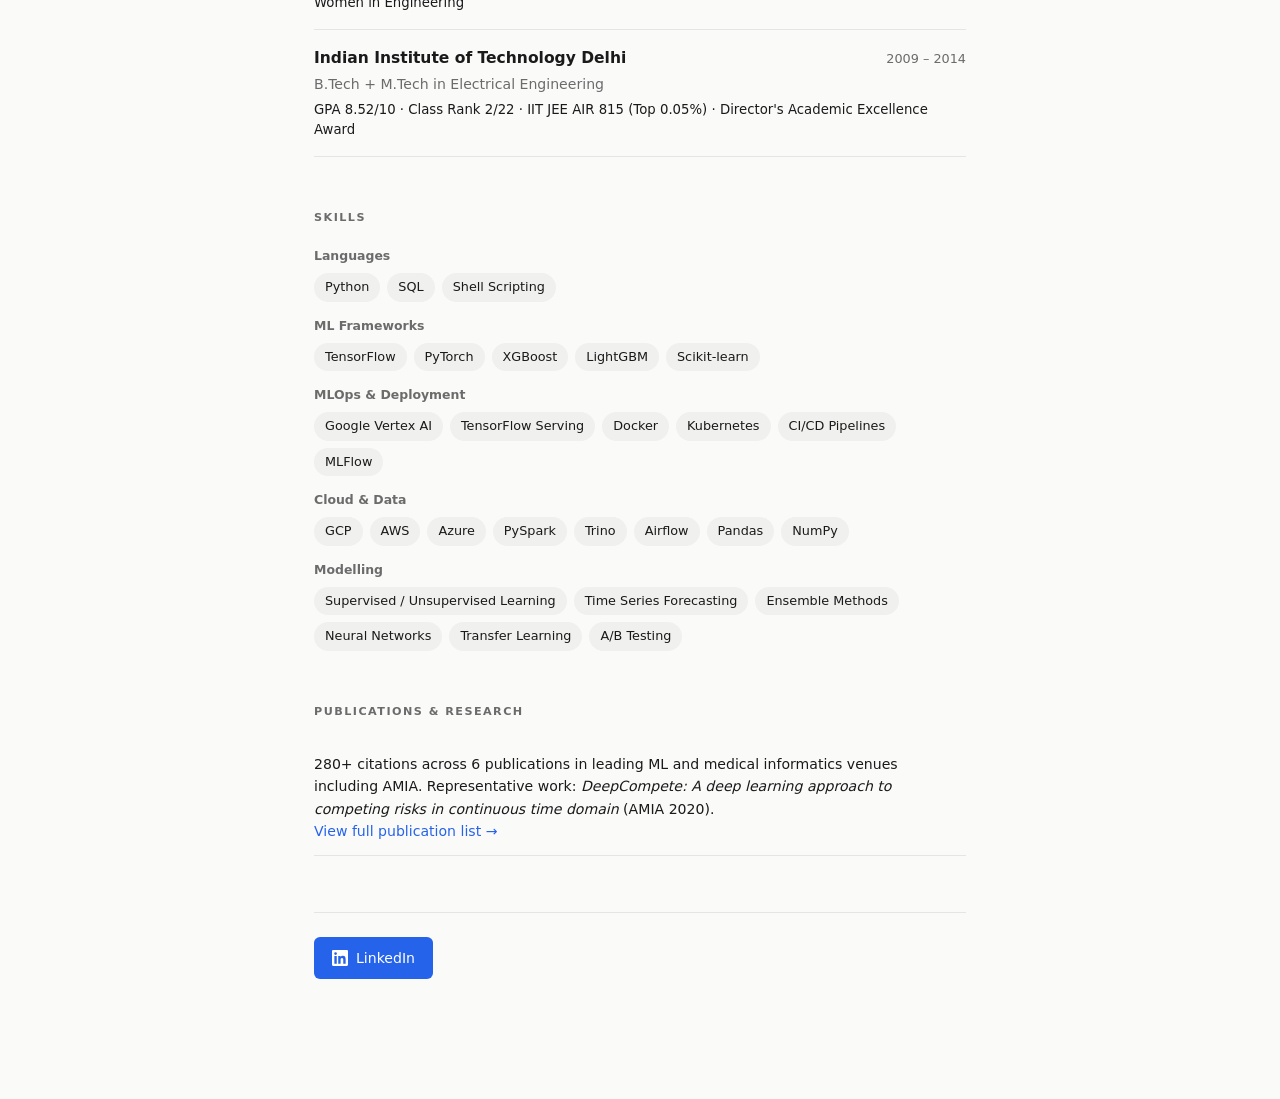
==== commit 26ed9482: "Add Meta Reality Labs role, update Target end date" ====
--- a/index.html
+++ b/index.html
@@ -196,10 +196,10 @@
     <p class="bio">
       I build ML systems that move the needle — not just on benchmarks, but on the bottom line.
       With a full-ride M.S. from <strong>USC</strong>, a dual degree from <strong>IIT Delhi</strong>
-      (top 0.01% nationally), and a decade of experience across retail, fintech, and logistics,
+      (top 0.01% nationally), and a decade of experience spanning retail, fintech, logistics, and XR,
       I specialize in taking messy, high-stakes problems and turning them into deployed models
-      with real impact. Currently at <strong>Target</strong>, where my work has driven
-      $30M+ in projected annual value.
+      with real impact. Most recently at <strong>Meta Reality Labs</strong>, where I worked on
+      the identity and access layer powering millions of Quest headsets.
     </p>
   </header>
 
@@ -210,8 +210,19 @@
 
       <li class="exp-item">
         <div class="exp-header">
+          <span class="exp-company">Meta — Reality Labs</span>
+          <span class="exp-dates">May 2025 – May 2026</span>
+        </div>
+        <div class="exp-role">Senior Data Scientist — Horizon OS, Access Product · Sunnyvale, CA</div>
+        <div class="exp-highlight">
+          Worked on the data science team supporting login and identity for Quest headsets within the Horizon OS platform. Focused on the access product — the authentication and account experience for millions of Quest users.
+        </div>
+      </li>
+
+      <li class="exp-item">
+        <div class="exp-header">
           <span class="exp-company">Target Corporation</span>
-          <span class="exp-dates">Aug 2022 – Present</span>
+          <span class="exp-dates">Aug 2022 – May 2025</span>
         </div>
         <div class="exp-role">Senior Data Scientist — ML for Product Availability · Sunnyvale, CA</div>
         <div class="exp-highlight">
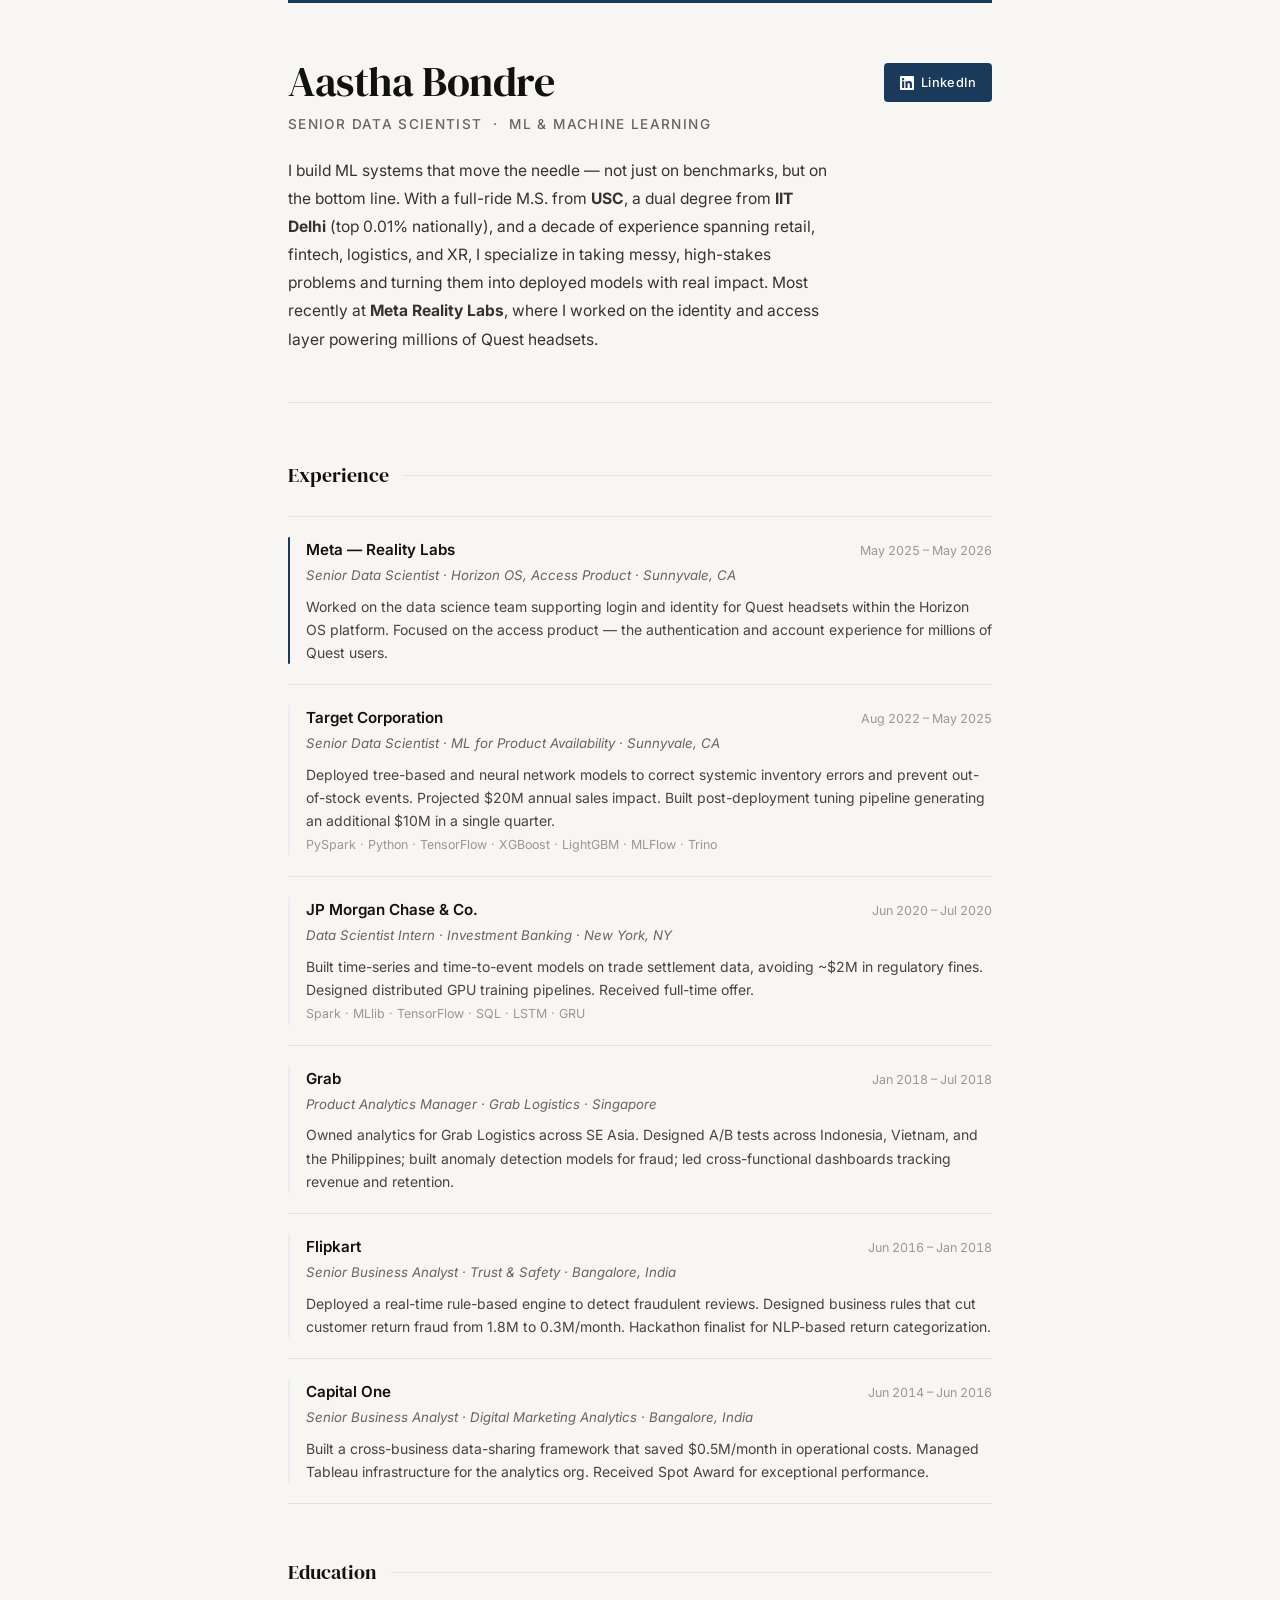
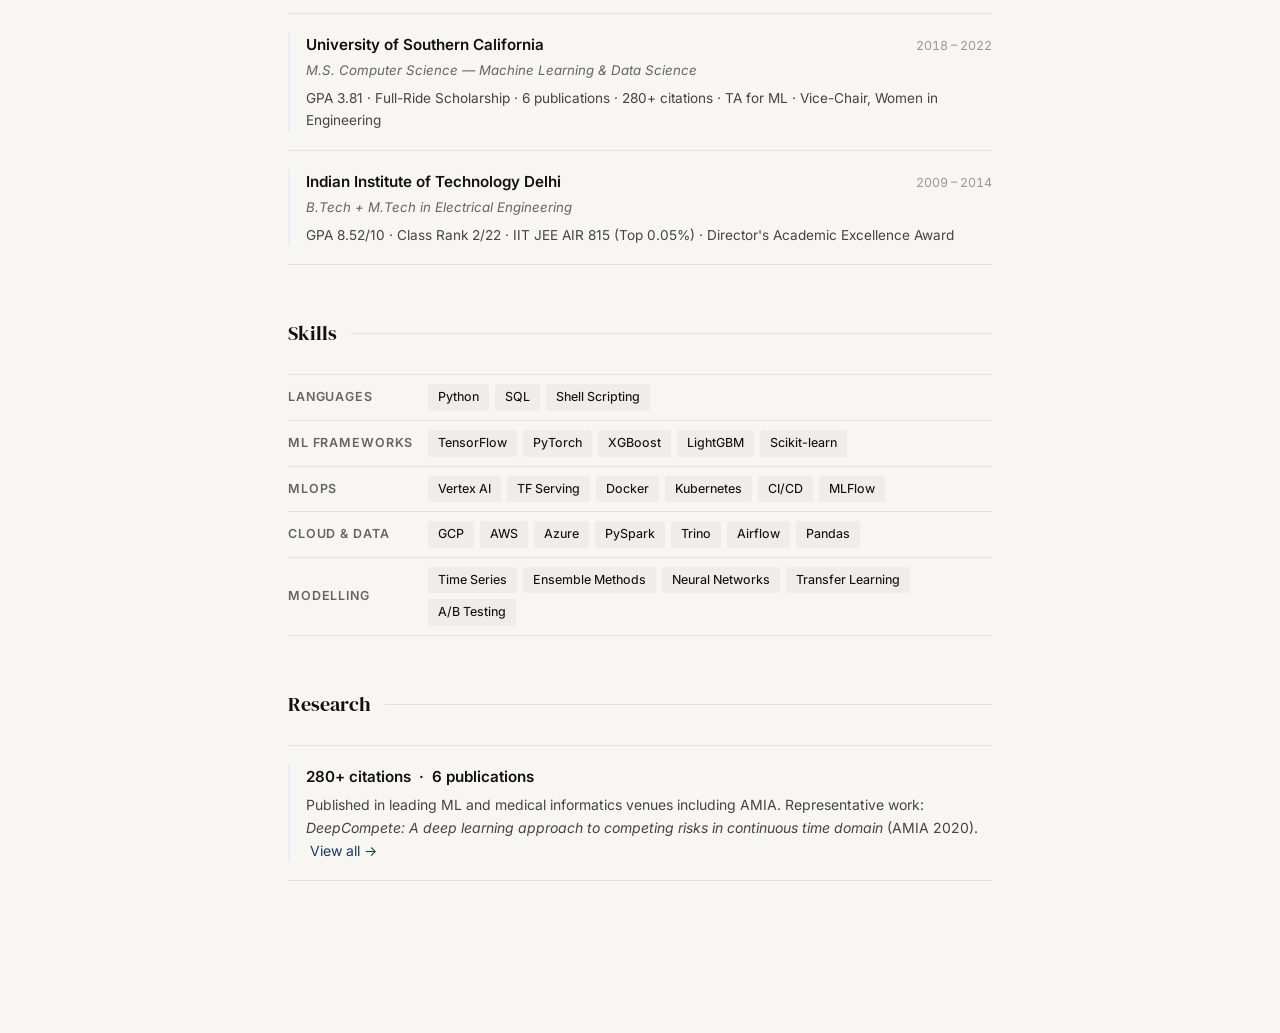
==== commit 57e50c0f: "Redesign: serif heading, navy accent, two-col skills layout" ====
--- a/index.html
+++ b/index.html
@@ -4,274 +4,407 @@
   <meta charset="UTF-8" />
   <meta name="viewport" content="width=device-width, initial-scale=1.0" />
   <title>Aastha Bondre — Data Scientist</title>
+  <link rel="preconnect" href="https://fonts.googleapis.com">
+  <link rel="preconnect" href="https://fonts.gstatic.com" crossorigin>
+  <link href="https://fonts.googleapis.com/css2?family=DM+Serif+Display&family=Inter:wght@400;450;500;600&display=swap" rel="stylesheet">
   <style>
     *, *::before, *::after { box-sizing: border-box; margin: 0; padding: 0; }
 
     :root {
-      --bg: #fafaf9;
-      --fg: #1a1a1a;
-      --muted: #6b6b6b;
-      --accent: #2563eb;
-      --border: #e5e5e3;
-      --tag-bg: #f0f0ee;
-    }
+      --bg: #f7f6f3;
+      --surface: #ffffff;
+      --fg: #111111;
+      --muted: #666660;
+      --subtle: #999992;
+      --accent: #1a3a5c;
+      --accent-light: #e8eef5;
+      --border: #e2e1dd;
+      --tag-bg: #eeede9;
+      --serif: 'DM Serif Display', Georgia, serif;
+      --sans: 'Inter', system-ui, -apple-system, sans-serif;
+    }
+
+    html { scroll-behavior: smooth; }
 
     body {
       background: var(--bg);
       color: var(--fg);
-      font-family: 'Inter', system-ui, -apple-system, sans-serif;
-      font-size: 16px;
-      line-height: 1.6;
+      font-family: var(--sans);
+      font-size: 15px;
+      line-height: 1.65;
+      -webkit-font-smoothing: antialiased;
     }
 
     a { color: var(--accent); text-decoration: none; }
     a:hover { text-decoration: underline; }
 
-    .container {
-      max-width: 700px;
+    /* ── Page wrapper ── */
+    .page {
+      max-width: 760px;
       margin: 0 auto;
-      padding: 80px 24px 120px;
+      padding: 0 28px 100px;
+    }
+
+    /* ── Top rule ── */
+    .top-rule {
+      height: 3px;
+      background: var(--accent);
+      margin-bottom: 56px;
     }
 
     /* ── Header ── */
-    header { margin-bottom: 60px; }
+    header {
+      display: grid;
+      grid-template-columns: 1fr auto;
+      gap: 24px;
+      align-items: start;
+      margin-bottom: 56px;
+      padding-bottom: 48px;
+      border-bottom: 1px solid var(--border);
+    }
+
+    .header-left {}
 
     .name {
-      font-size: 2.1rem;
-      font-weight: 700;
-      letter-spacing: -0.03em;
+      font-family: var(--serif);
+      font-size: 2.6rem;
+      font-weight: 400;
+      letter-spacing: -0.01em;
       line-height: 1.1;
-      margin-bottom: 6px;
-    }
-
-    .title {
-      font-size: 1rem;
-      color: var(--muted);
-      margin-bottom: 24px;
-    }
-
-    .bio {
-      font-size: 1.05rem;
-      line-height: 1.8;
       color: var(--fg);
-      max-width: 640px;
-    }
-
-    /* ── Section ── */
-    section { margin-bottom: 52px; }
-
-    .section-label {
-      font-size: 0.7rem;
-      font-weight: 600;
-      letter-spacing: 0.13em;
+      margin-bottom: 8px;
+    }
+
+    .title-line {
+      font-size: 0.85rem;
+      font-weight: 500;
+      letter-spacing: 0.1em;
       text-transform: uppercase;
       color: var(--muted);
-      margin-bottom: 20px;
+      margin-bottom: 22px;
+    }
+
+    .bio {
+      font-size: 0.975rem;
+      line-height: 1.8;
+      color: #333330;
+      max-width: 540px;
+    }
+
+    .linkedin-btn {
+      display: inline-flex;
+      align-items: center;
+      gap: 7px;
+      background: var(--accent);
+      color: #fff;
+      font-size: 0.8rem;
+      font-weight: 500;
+      letter-spacing: 0.03em;
+      padding: 9px 16px;
+      border-radius: 4px;
+      text-decoration: none;
+      white-space: nowrap;
+      margin-top: 4px;
+      transition: background 0.15s, opacity 0.15s;
+    }
+    .linkedin-btn:hover { background: #122a43; text-decoration: none; }
+
+    /* ── Sections ── */
+    section { margin-bottom: 52px; }
+
+    .section-header {
+      display: flex;
+      align-items: center;
+      gap: 14px;
+      margin-bottom: 24px;
+    }
+
+    .section-title {
+      font-family: var(--serif);
+      font-size: 1.25rem;
+      font-weight: 400;
+      color: var(--fg);
+      white-space: nowrap;
+    }
+
+    .section-rule {
+      flex: 1;
+      height: 1px;
+      background: var(--border);
     }
 
     /* ── Experience ── */
     .exp-list { list-style: none; }
 
     .exp-item {
-      padding: 16px 0;
+      display: grid;
+      grid-template-columns: 1fr;
+      padding: 20px 0 20px 18px;
       border-bottom: 1px solid var(--border);
+      position: relative;
     }
     .exp-item:first-child { border-top: 1px solid var(--border); }
-
-    .exp-header {
+    .exp-item::before {
+      content: '';
+      position: absolute;
+      left: 0;
+      top: 20px;
+      bottom: 20px;
+      width: 2px;
+      background: var(--accent-light);
+      border-radius: 2px;
+    }
+    .exp-item:first-child::before {
+      background: var(--accent);
+    }
+
+    .exp-top {
       display: flex;
       justify-content: space-between;
       align-items: baseline;
-      gap: 12px;
-      margin-bottom: 2px;
-    }
-
-    .exp-company { font-weight: 650; font-size: 0.97rem; }
+      gap: 16px;
+      margin-bottom: 3px;
+    }
+
+    .exp-company {
+      font-weight: 600;
+      font-size: 0.95rem;
+      color: var(--fg);
+    }
 
     .exp-dates {
-      font-size: 0.8rem;
-      color: var(--muted);
+      font-size: 0.78rem;
+      color: var(--subtle);
       white-space: nowrap;
       flex-shrink: 0;
+      font-variant-numeric: tabular-nums;
     }
 
     .exp-role {
-      font-size: 0.88rem;
+      font-size: 0.83rem;
       color: var(--muted);
-      margin-bottom: 6px;
-    }
-
-    .exp-highlight {
-      font-size: 0.85rem;
-      color: var(--fg);
-      line-height: 1.55;
+      margin-bottom: 8px;
+      font-style: italic;
+    }
+
+    .exp-detail {
+      font-size: 0.875rem;
+      color: #444440;
+      line-height: 1.65;
+    }
+
+    .stack {
+      display: inline;
+      font-size: 0.78rem;
+      color: var(--subtle);
+      font-style: normal;
     }
 
     /* ── Education ── */
     .edu-list { list-style: none; }
 
     .edu-item {
-      padding: 16px 0;
+      padding: 18px 0 18px 18px;
       border-bottom: 1px solid var(--border);
+      position: relative;
     }
     .edu-item:first-child { border-top: 1px solid var(--border); }
-
-    .edu-header {
+    .edu-item::before {
+      content: '';
+      position: absolute;
+      left: 0;
+      top: 18px;
+      bottom: 18px;
+      width: 2px;
+      background: var(--accent-light);
+      border-radius: 2px;
+    }
+
+    .edu-top {
       display: flex;
       justify-content: space-between;
       align-items: baseline;
-      gap: 12px;
-      margin-bottom: 2px;
-    }
-
-    .edu-school { font-weight: 650; font-size: 0.97rem; }
-    .edu-years { font-size: 0.8rem; color: var(--muted); white-space: nowrap; flex-shrink: 0; }
-    .edu-degree { font-size: 0.88rem; color: var(--muted); margin-bottom: 4px; }
-    .edu-note { font-size: 0.83rem; color: var(--fg); line-height: 1.5; }
+      gap: 16px;
+      margin-bottom: 3px;
+    }
+
+    .edu-school { font-weight: 600; font-size: 0.95rem; }
+    .edu-years { font-size: 0.78rem; color: var(--subtle); white-space: nowrap; flex-shrink: 0; font-variant-numeric: tabular-nums; }
+    .edu-degree { font-size: 0.83rem; color: var(--muted); font-style: italic; margin-bottom: 6px; }
+    .edu-note { font-size: 0.85rem; color: #444440; line-height: 1.6; }
 
     /* ── Skills ── */
-    .skills-block { margin-bottom: 14px; }
-
-    .skills-category {
+    .skills-grid {
+      display: grid;
+      grid-template-columns: 140px 1fr;
+      gap: 0;
+    }
+
+    .skill-row {
+      display: contents;
+    }
+
+    .skill-cat {
       font-size: 0.78rem;
       font-weight: 600;
       color: var(--muted);
-      margin-bottom: 7px;
-    }
-
-    .tags {
+      text-transform: uppercase;
+      letter-spacing: 0.07em;
+      padding: 11px 0;
+      border-bottom: 1px solid var(--border);
+      display: flex;
+      align-items: center;
+    }
+    .skill-row:first-child .skill-cat,
+    .skill-row:first-child .skill-tags { border-top: 1px solid var(--border); }
+
+    .skill-tags {
+      padding: 9px 0;
+      border-bottom: 1px solid var(--border);
       display: flex;
       flex-wrap: wrap;
-      gap: 7px;
+      gap: 6px;
+      align-items: center;
     }
 
     .tag {
       background: var(--tag-bg);
       color: var(--fg);
-      font-size: 0.8rem;
-      padding: 4px 11px;
-      border-radius: 999px;
+      font-size: 0.78rem;
+      padding: 3px 10px;
+      border-radius: 3px;
+      font-weight: 450;
     }
 
     /* ── Publications ── */
-    .pub-item {
-      font-size: 0.88rem;
-      line-height: 1.6;
-      padding: 12px 0;
+    .pub-block {
+      padding: 18px 0 18px 18px;
+      border-top: 1px solid var(--border);
       border-bottom: 1px solid var(--border);
-      color: var(--fg);
-    }
-    .pub-item:first-child { border-top: 1px solid var(--border); }
-
-    /* ── Footer ── */
-    footer {
-      margin-top: 56px;
-      padding-top: 24px;
-      border-top: 1px solid var(--border);
-    }
-
-    .linkedin-btn {
-      display: inline-flex;
-      align-items: center;
-      gap: 8px;
-      background: var(--accent);
-      color: #fff;
-      font-size: 0.88rem;
-      font-weight: 500;
-      padding: 10px 18px;
-      border-radius: 6px;
-      text-decoration: none;
-      transition: background 0.15s;
-    }
-    .linkedin-btn:hover { background: #1d4ed8; text-decoration: none; }
+      position: relative;
+    }
+    .pub-block::before {
+      content: '';
+      position: absolute;
+      left: 0; top: 18px; bottom: 18px;
+      width: 2px;
+      background: var(--accent-light);
+      border-radius: 2px;
+    }
+    .pub-count {
+      font-weight: 600;
+      font-size: 0.95rem;
+      margin-bottom: 4px;
+    }
+    .pub-detail {
+      font-size: 0.875rem;
+      color: #444440;
+      line-height: 1.65;
+    }
   </style>
 </head>
 <body>
-<div class="container">
+
+<div class="page">
+
+  <div class="top-rule"></div>
 
   <!-- Header -->
   <header>
-    <h1 class="name">Aastha Bondre</h1>
-    <p class="title">Senior Data Scientist · ML &amp; Machine Learning</p>
-    <p class="bio">
-      I build ML systems that move the needle — not just on benchmarks, but on the bottom line.
-      With a full-ride M.S. from <strong>USC</strong>, a dual degree from <strong>IIT Delhi</strong>
-      (top 0.01% nationally), and a decade of experience spanning retail, fintech, logistics, and XR,
-      I specialize in taking messy, high-stakes problems and turning them into deployed models
-      with real impact. Most recently at <strong>Meta Reality Labs</strong>, where I worked on
-      the identity and access layer powering millions of Quest headsets.
-    </p>
+    <div class="header-left">
+      <h1 class="name">Aastha Bondre</h1>
+      <p class="title-line">Senior Data Scientist &nbsp;·&nbsp; ML &amp; Machine Learning</p>
+      <p class="bio">
+        I build ML systems that move the needle — not just on benchmarks, but on the bottom line.
+        With a full-ride M.S. from <strong>USC</strong>, a dual degree from <strong>IIT Delhi</strong>
+        (top 0.01% nationally), and a decade of experience spanning retail, fintech, logistics, and XR,
+        I specialize in taking messy, high-stakes problems and turning them into deployed models
+        with real impact. Most recently at <strong>Meta Reality Labs</strong>, where I worked on
+        the identity and access layer powering millions of Quest headsets.
+      </p>
+    </div>
+    <div>
+      <a class="linkedin-btn" href="https://www.linkedin.com/in/aastha-bondre/" target="_blank" rel="noopener">
+        <svg width="14" height="14" viewBox="0 0 24 24" fill="currentColor">
+          <path d="M20.447 20.452h-3.554v-5.569c0-1.328-.027-3.037-1.852-3.037-1.853 0-2.136 1.445-2.136 2.939v5.667H9.351V9h3.414v1.561h.046c.477-.9 1.637-1.85 3.37-1.85 3.601 0 4.267 2.37 4.267 5.455v6.286zM5.337 7.433a2.062 2.062 0 01-2.063-2.065 2.064 2.064 0 112.063 2.065zm1.782 13.019H3.555V9h3.564v11.452zM22.225 0H1.771C.792 0 0 .774 0 1.729v20.542C0 23.227.792 24 1.771 24h20.451C23.2 24 24 23.227 24 22.271V1.729C24 .774 23.2 0 22.222 0h.003z"/>
+        </svg>
+        LinkedIn
+      </a>
+    </div>
   </header>
 
   <!-- Experience -->
   <section>
-    <p class="section-label">Experience</p>
+    <div class="section-header">
+      <h2 class="section-title">Experience</h2>
+      <div class="section-rule"></div>
+    </div>
     <ul class="exp-list">
 
       <li class="exp-item">
-        <div class="exp-header">
+        <div class="exp-top">
           <span class="exp-company">Meta — Reality Labs</span>
           <span class="exp-dates">May 2025 – May 2026</span>
         </div>
-        <div class="exp-role">Senior Data Scientist — Horizon OS, Access Product · Sunnyvale, CA</div>
-        <div class="exp-highlight">
+        <div class="exp-role">Senior Data Scientist · Horizon OS, Access Product · Sunnyvale, CA</div>
+        <div class="exp-detail">
           Worked on the data science team supporting login and identity for Quest headsets within the Horizon OS platform. Focused on the access product — the authentication and account experience for millions of Quest users.
         </div>
       </li>
 
       <li class="exp-item">
-        <div class="exp-header">
+        <div class="exp-top">
           <span class="exp-company">Target Corporation</span>
           <span class="exp-dates">Aug 2022 – May 2025</span>
         </div>
-        <div class="exp-role">Senior Data Scientist — ML for Product Availability · Sunnyvale, CA</div>
-        <div class="exp-highlight">
+        <div class="exp-role">Senior Data Scientist · ML for Product Availability · Sunnyvale, CA</div>
+        <div class="exp-detail">
           Deployed tree-based and neural network models to correct systemic inventory errors and prevent out-of-stock events. Projected $20M annual sales impact. Built post-deployment tuning pipeline generating an additional $10M in a single quarter.
-          <br><em style="color:var(--muted); font-size:0.8rem;">PySpark · Python · TensorFlow · XGBoost · LightGBM · MLFlow · Trino</em>
+          <br><span class="stack">PySpark · Python · TensorFlow · XGBoost · LightGBM · MLFlow · Trino</span>
         </div>
       </li>
 
       <li class="exp-item">
-        <div class="exp-header">
+        <div class="exp-top">
           <span class="exp-company">JP Morgan Chase &amp; Co.</span>
           <span class="exp-dates">Jun 2020 – Jul 2020</span>
         </div>
-        <div class="exp-role">Data Scientist Intern — Investment Banking · New York, NY</div>
-        <div class="exp-highlight">
+        <div class="exp-role">Data Scientist Intern · Investment Banking · New York, NY</div>
+        <div class="exp-detail">
           Built time-series and time-to-event models on trade settlement data, avoiding ~$2M in regulatory fines. Designed distributed GPU training pipelines. Received full-time offer.
-          <br><em style="color:var(--muted); font-size:0.8rem;">Spark · MLlib · TensorFlow · SQL · LSTM · GRU</em>
+          <br><span class="stack">Spark · MLlib · TensorFlow · SQL · LSTM · GRU</span>
         </div>
       </li>
 
       <li class="exp-item">
-        <div class="exp-header">
+        <div class="exp-top">
           <span class="exp-company">Grab</span>
           <span class="exp-dates">Jan 2018 – Jul 2018</span>
         </div>
-        <div class="exp-role">Product Analytics Manager — Grab Logistics · Singapore</div>
-        <div class="exp-highlight">
+        <div class="exp-role">Product Analytics Manager · Grab Logistics · Singapore</div>
+        <div class="exp-detail">
           Owned analytics for Grab Logistics across SE Asia. Designed A/B tests across Indonesia, Vietnam, and the Philippines; built anomaly detection models for fraud; led cross-functional dashboards tracking revenue and retention.
         </div>
       </li>
 
       <li class="exp-item">
-        <div class="exp-header">
+        <div class="exp-top">
           <span class="exp-company">Flipkart</span>
           <span class="exp-dates">Jun 2016 – Jan 2018</span>
         </div>
-        <div class="exp-role">Senior Business Analyst — Trust &amp; Safety · Bangalore, India</div>
-        <div class="exp-highlight">
+        <div class="exp-role">Senior Business Analyst · Trust &amp; Safety · Bangalore, India</div>
+        <div class="exp-detail">
           Deployed a real-time rule-based engine to detect fraudulent reviews. Designed business rules that cut customer return fraud from 1.8M to 0.3M/month. Hackathon finalist for NLP-based return categorization.
         </div>
       </li>
 
       <li class="exp-item">
-        <div class="exp-header">
+        <div class="exp-top">
           <span class="exp-company">Capital One</span>
           <span class="exp-dates">Jun 2014 – Jun 2016</span>
         </div>
-        <div class="exp-role">Senior Business Analyst — Digital Marketing Analytics · Bangalore, India</div>
-        <div class="exp-highlight">
+        <div class="exp-role">Senior Business Analyst · Digital Marketing Analytics · Bangalore, India</div>
+        <div class="exp-detail">
           Built a cross-business data-sharing framework that saved $0.5M/month in operational costs. Managed Tableau infrastructure for the analytics org. Received Spot Award for exceptional performance.
         </div>
       </li>
@@ -281,18 +414,21 @@
 
   <!-- Education -->
   <section>
-    <p class="section-label">Education</p>
+    <div class="section-header">
+      <h2 class="section-title">Education</h2>
+      <div class="section-rule"></div>
+    </div>
     <ul class="edu-list">
       <li class="edu-item">
-        <div class="edu-header">
+        <div class="edu-top">
           <span class="edu-school">University of Southern California</span>
           <span class="edu-years">2018 – 2022</span>
         </div>
-        <div class="edu-degree">M.S. Computer Science — Specialization in ML &amp; Data Science</div>
-        <div class="edu-note">GPA 3.81 · Full-Ride Scholarship · 6 publications · 280+ citations · TA for ML course · Vice-Chair, Women in Engineering</div>
+        <div class="edu-degree">M.S. Computer Science — Machine Learning &amp; Data Science</div>
+        <div class="edu-note">GPA 3.81 · Full-Ride Scholarship · 6 publications · 280+ citations · TA for ML · Vice-Chair, Women in Engineering</div>
       </li>
       <li class="edu-item">
-        <div class="edu-header">
+        <div class="edu-top">
           <span class="edu-school">Indian Institute of Technology Delhi</span>
           <span class="edu-years">2009 – 2014</span>
         </div>
@@ -304,86 +440,80 @@
 
   <!-- Skills -->
   <section>
-    <p class="section-label">Skills</p>
-
-    <div class="skills-block">
-      <div class="skills-category">Languages</div>
-      <div class="tags">
-        <span class="tag">Python</span>
-        <span class="tag">SQL</span>
-        <span class="tag">Shell Scripting</span>
+    <div class="section-header">
+      <h2 class="section-title">Skills</h2>
+      <div class="section-rule"></div>
+    </div>
+    <div class="skills-grid">
+      <div class="skill-row">
+        <div class="skill-cat">Languages</div>
+        <div class="skill-tags">
+          <span class="tag">Python</span>
+          <span class="tag">SQL</span>
+          <span class="tag">Shell Scripting</span>
+        </div>
       </div>
-    </div>
-
-    <div class="skills-block">
-      <div class="skills-category">ML Frameworks</div>
-      <div class="tags">
-        <span class="tag">TensorFlow</span>
-        <span class="tag">PyTorch</span>
-        <span class="tag">XGBoost</span>
-        <span class="tag">LightGBM</span>
-        <span class="tag">Scikit-learn</span>
+      <div class="skill-row">
+        <div class="skill-cat">ML Frameworks</div>
+        <div class="skill-tags">
+          <span class="tag">TensorFlow</span>
+          <span class="tag">PyTorch</span>
+          <span class="tag">XGBoost</span>
+          <span class="tag">LightGBM</span>
+          <span class="tag">Scikit-learn</span>
+        </div>
       </div>
-    </div>
-
-    <div class="skills-block">
-      <div class="skills-category">MLOps &amp; Deployment</div>
-      <div class="tags">
-        <span class="tag">Google Vertex AI</span>
-        <span class="tag">TensorFlow Serving</span>
-        <span class="tag">Docker</span>
-        <span class="tag">Kubernetes</span>
-        <span class="tag">CI/CD Pipelines</span>
-        <span class="tag">MLFlow</span>
+      <div class="skill-row">
+        <div class="skill-cat">MLOps</div>
+        <div class="skill-tags">
+          <span class="tag">Vertex AI</span>
+          <span class="tag">TF Serving</span>
+          <span class="tag">Docker</span>
+          <span class="tag">Kubernetes</span>
+          <span class="tag">CI/CD</span>
+          <span class="tag">MLFlow</span>
+        </div>
       </div>
-    </div>
-
-    <div class="skills-block">
-      <div class="skills-category">Cloud &amp; Data</div>
-      <div class="tags">
-        <span class="tag">GCP</span>
-        <span class="tag">AWS</span>
-        <span class="tag">Azure</span>
-        <span class="tag">PySpark</span>
-        <span class="tag">Trino</span>
-        <span class="tag">Airflow</span>
-        <span class="tag">Pandas</span>
-        <span class="tag">NumPy</span>
+      <div class="skill-row">
+        <div class="skill-cat">Cloud &amp; Data</div>
+        <div class="skill-tags">
+          <span class="tag">GCP</span>
+          <span class="tag">AWS</span>
+          <span class="tag">Azure</span>
+          <span class="tag">PySpark</span>
+          <span class="tag">Trino</span>
+          <span class="tag">Airflow</span>
+          <span class="tag">Pandas</span>
+        </div>
       </div>
-    </div>
-
-    <div class="skills-block">
-      <div class="skills-category">Modelling</div>
-      <div class="tags">
-        <span class="tag">Supervised / Unsupervised Learning</span>
-        <span class="tag">Time Series Forecasting</span>
-        <span class="tag">Ensemble Methods</span>
-        <span class="tag">Neural Networks</span>
-        <span class="tag">Transfer Learning</span>
-        <span class="tag">A/B Testing</span>
+      <div class="skill-row">
+        <div class="skill-cat">Modelling</div>
+        <div class="skill-tags">
+          <span class="tag">Time Series</span>
+          <span class="tag">Ensemble Methods</span>
+          <span class="tag">Neural Networks</span>
+          <span class="tag">Transfer Learning</span>
+          <span class="tag">A/B Testing</span>
+        </div>
       </div>
     </div>
   </section>
 
   <!-- Publications -->
   <section>
-    <p class="section-label">Publications &amp; Research</p>
-    <div class="pub-item">
-      280+ citations across 6 publications in leading ML and medical informatics venues including AMIA.
-      Representative work: <em>DeepCompete: A deep learning approach to competing risks in continuous time domain</em> (AMIA 2020).
-      <br><a href="https://tinyurl.com/publications-aastha-bondre" target="_blank" rel="noopener">View full publication list →</a>
+    <div class="section-header">
+      <h2 class="section-title">Research</h2>
+      <div class="section-rule"></div>
+    </div>
+    <div class="pub-block">
+      <div class="pub-count">280+ citations &nbsp;·&nbsp; 6 publications</div>
+      <div class="pub-detail">
+        Published in leading ML and medical informatics venues including AMIA. Representative work:
+        <em>DeepCompete: A deep learning approach to competing risks in continuous time domain</em> (AMIA 2020).
+        &nbsp;<a href="https://tinyurl.com/publications-aastha-bondre" target="_blank" rel="noopener">View all →</a>
+      </div>
     </div>
   </section>
-
-  <!-- Footer -->
-  <footer>
-    <a class="linkedin-btn" href="https://www.linkedin.com/in/aastha-bondre/" target="_blank" rel="noopener">
-      <svg width="16" height="16" viewBox="0 0 24 24" fill="currentColor">
-        <path d="M20.447 20.452h-3.554v-5.569c0-1.328-.027-3.037-1.852-3.037-1.853 0-2.136 1.445-2.136 2.939v5.667H9.351V9h3.414v1.561h.046c.477-.9 1.637-1.85 3.37-1.85 3.601 0 4.267 2.37 4.267 5.455v6.286zM5.337 7.433a2.062 2.062 0 01-2.063-2.065 2.064 2.064 0 112.063 2.065zm1.782 13.019H3.555V9h3.564v11.452zM22.225 0H1.771C.792 0 0 .774 0 1.729v20.542C0 23.227.792 24 1.771 24h20.451C23.2 24 24 23.227 24 22.271V1.729C24 .774 23.2 0 22.222 0h.003z"/>
-      </svg>
-      LinkedIn
-    </a>
-  </footer>
 
 </div>
 </body>
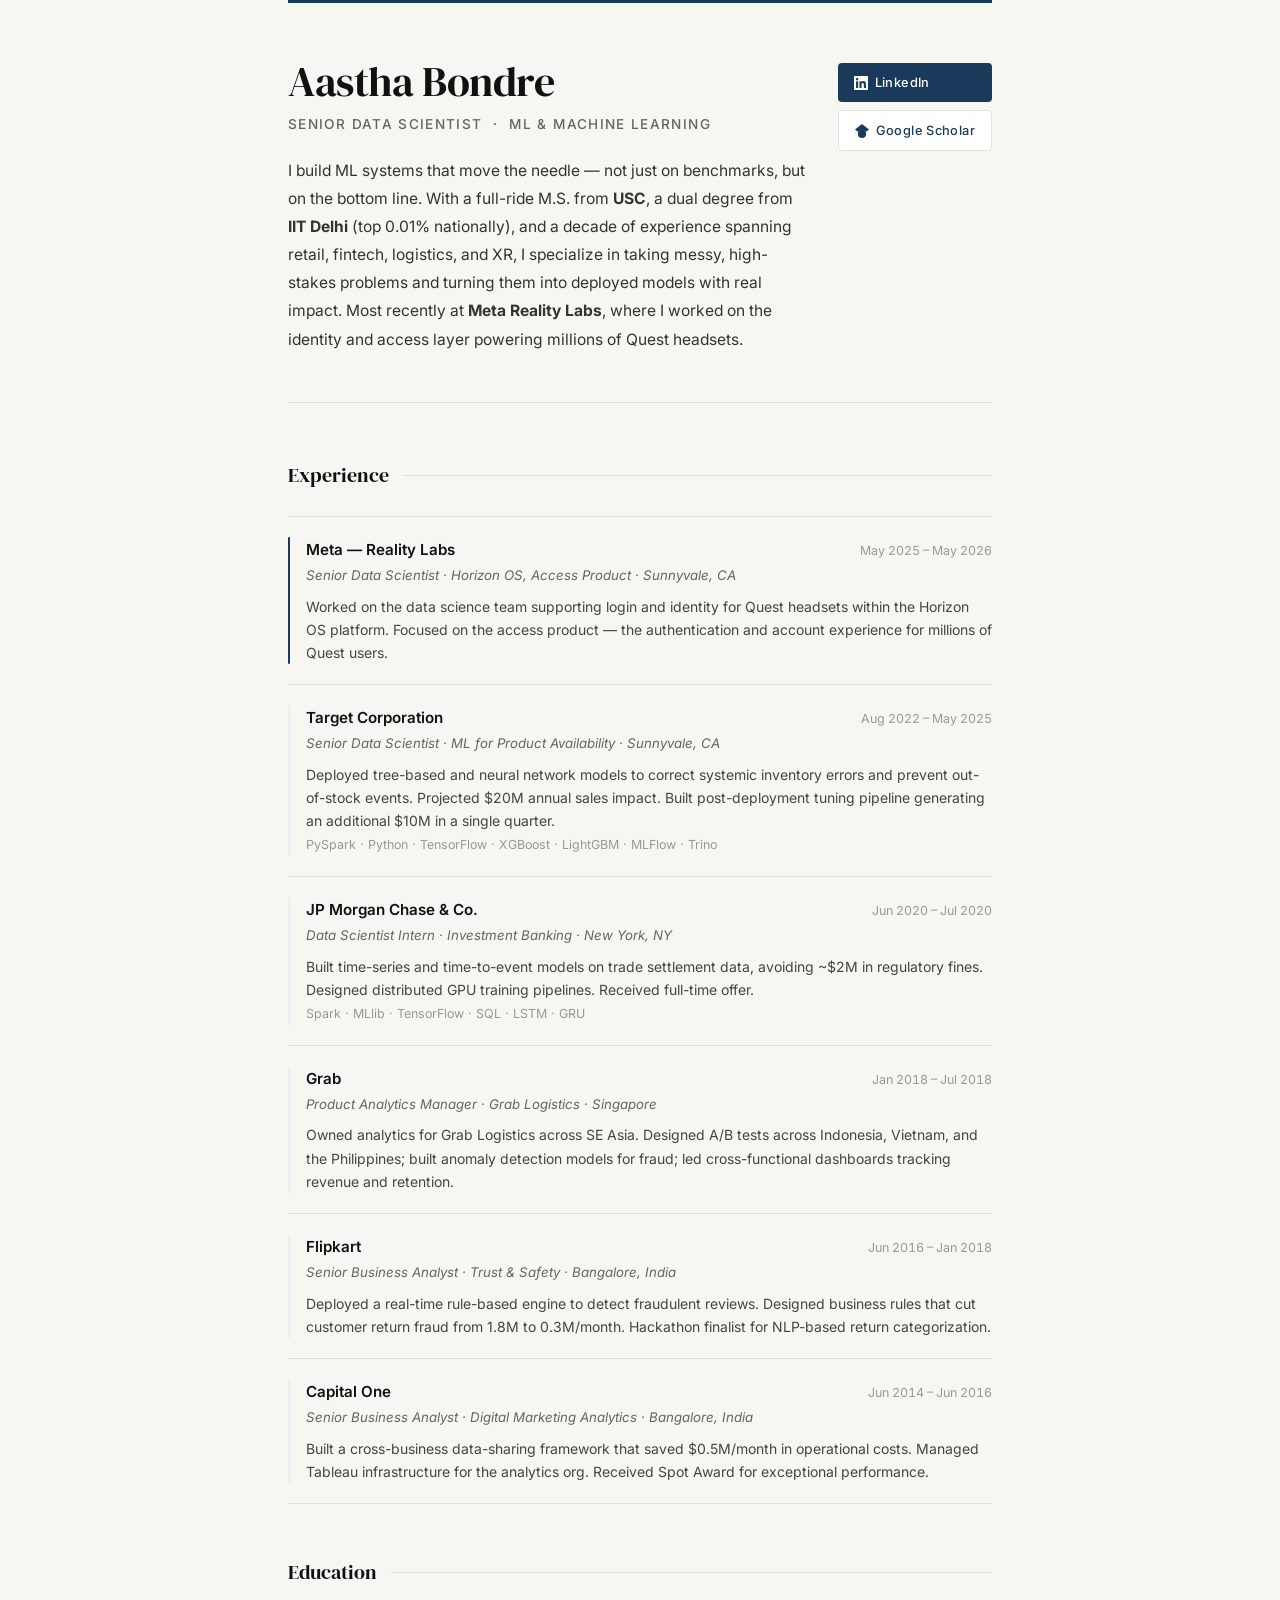
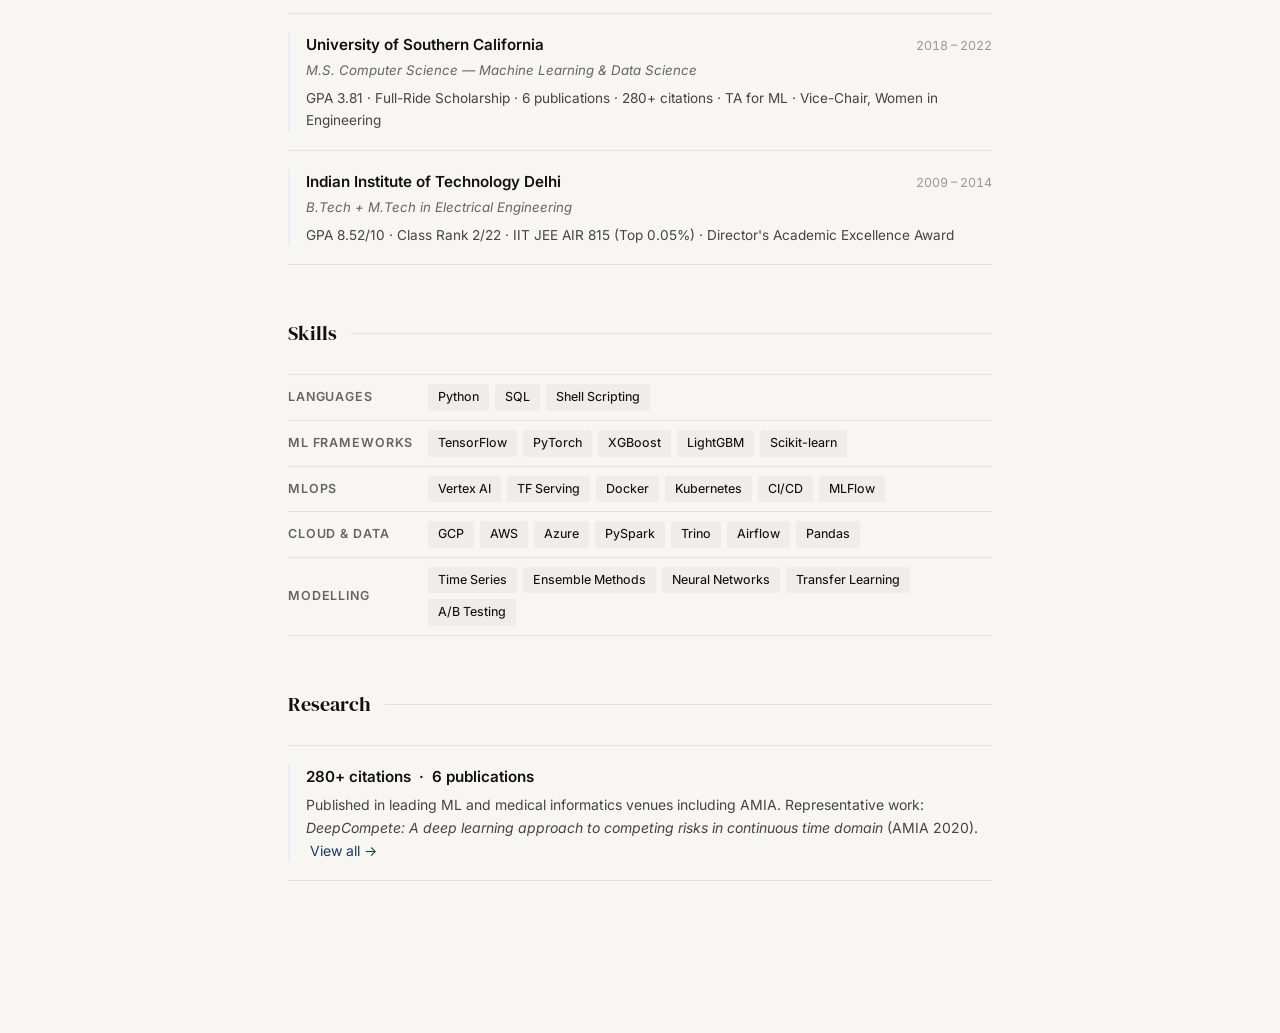
==== commit 659ac7dc: "Add Google Scholar button to header" ====
--- a/index.html
+++ b/index.html
@@ -91,12 +91,17 @@
       max-width: 540px;
     }
 
-    .linkedin-btn {
+    .header-btns {
+      display: flex;
+      flex-direction: column;
+      gap: 8px;
+      margin-top: 4px;
+    }
+
+    .hdr-btn {
       display: inline-flex;
       align-items: center;
       gap: 7px;
-      background: var(--accent);
-      color: #fff;
       font-size: 0.8rem;
       font-weight: 500;
       letter-spacing: 0.03em;
@@ -104,10 +109,21 @@
       border-radius: 4px;
       text-decoration: none;
       white-space: nowrap;
-      margin-top: 4px;
-      transition: background 0.15s, opacity 0.15s;
-    }
-    .linkedin-btn:hover { background: #122a43; text-decoration: none; }
+      transition: background 0.15s;
+    }
+
+    .btn-linkedin {
+      background: var(--accent);
+      color: #fff;
+    }
+    .btn-linkedin:hover { background: #122a43; text-decoration: none; }
+
+    .btn-scholar {
+      background: #fff;
+      color: var(--accent);
+      border: 1px solid var(--border);
+    }
+    .btn-scholar:hover { background: var(--accent-light); text-decoration: none; }
 
     /* ── Sections ── */
     section { margin-bottom: 52px; }
@@ -323,12 +339,18 @@
         the identity and access layer powering millions of Quest headsets.
       </p>
     </div>
-    <div>
-      <a class="linkedin-btn" href="https://www.linkedin.com/in/aastha-bondre/" target="_blank" rel="noopener">
+    <div class="header-btns">
+      <a class="hdr-btn btn-linkedin" href="https://www.linkedin.com/in/aastha-bondre/" target="_blank" rel="noopener">
         <svg width="14" height="14" viewBox="0 0 24 24" fill="currentColor">
           <path d="M20.447 20.452h-3.554v-5.569c0-1.328-.027-3.037-1.852-3.037-1.853 0-2.136 1.445-2.136 2.939v5.667H9.351V9h3.414v1.561h.046c.477-.9 1.637-1.85 3.37-1.85 3.601 0 4.267 2.37 4.267 5.455v6.286zM5.337 7.433a2.062 2.062 0 01-2.063-2.065 2.064 2.064 0 112.063 2.065zm1.782 13.019H3.555V9h3.564v11.452zM22.225 0H1.771C.792 0 0 .774 0 1.729v20.542C0 23.227.792 24 1.771 24h20.451C23.2 24 24 23.227 24 22.271V1.729C24 .774 23.2 0 22.222 0h.003z"/>
         </svg>
         LinkedIn
+      </a>
+      <a class="hdr-btn btn-scholar" href="https://scholar.google.com/citations?user=q41s0NAAAAAJ&hl=en" target="_blank" rel="noopener">
+        <svg width="14" height="14" viewBox="0 0 24 24" fill="currentColor">
+          <path d="M12 24a7 7 0 1 1 0-14 7 7 0 0 1 0 14zm0-24L0 9.5l4.838 3.94A8 8 0 0 1 12 10a8 8 0 0 1 7.162 3.44L24 9.5z"/>
+        </svg>
+        Google Scholar
       </a>
     </div>
   </header>
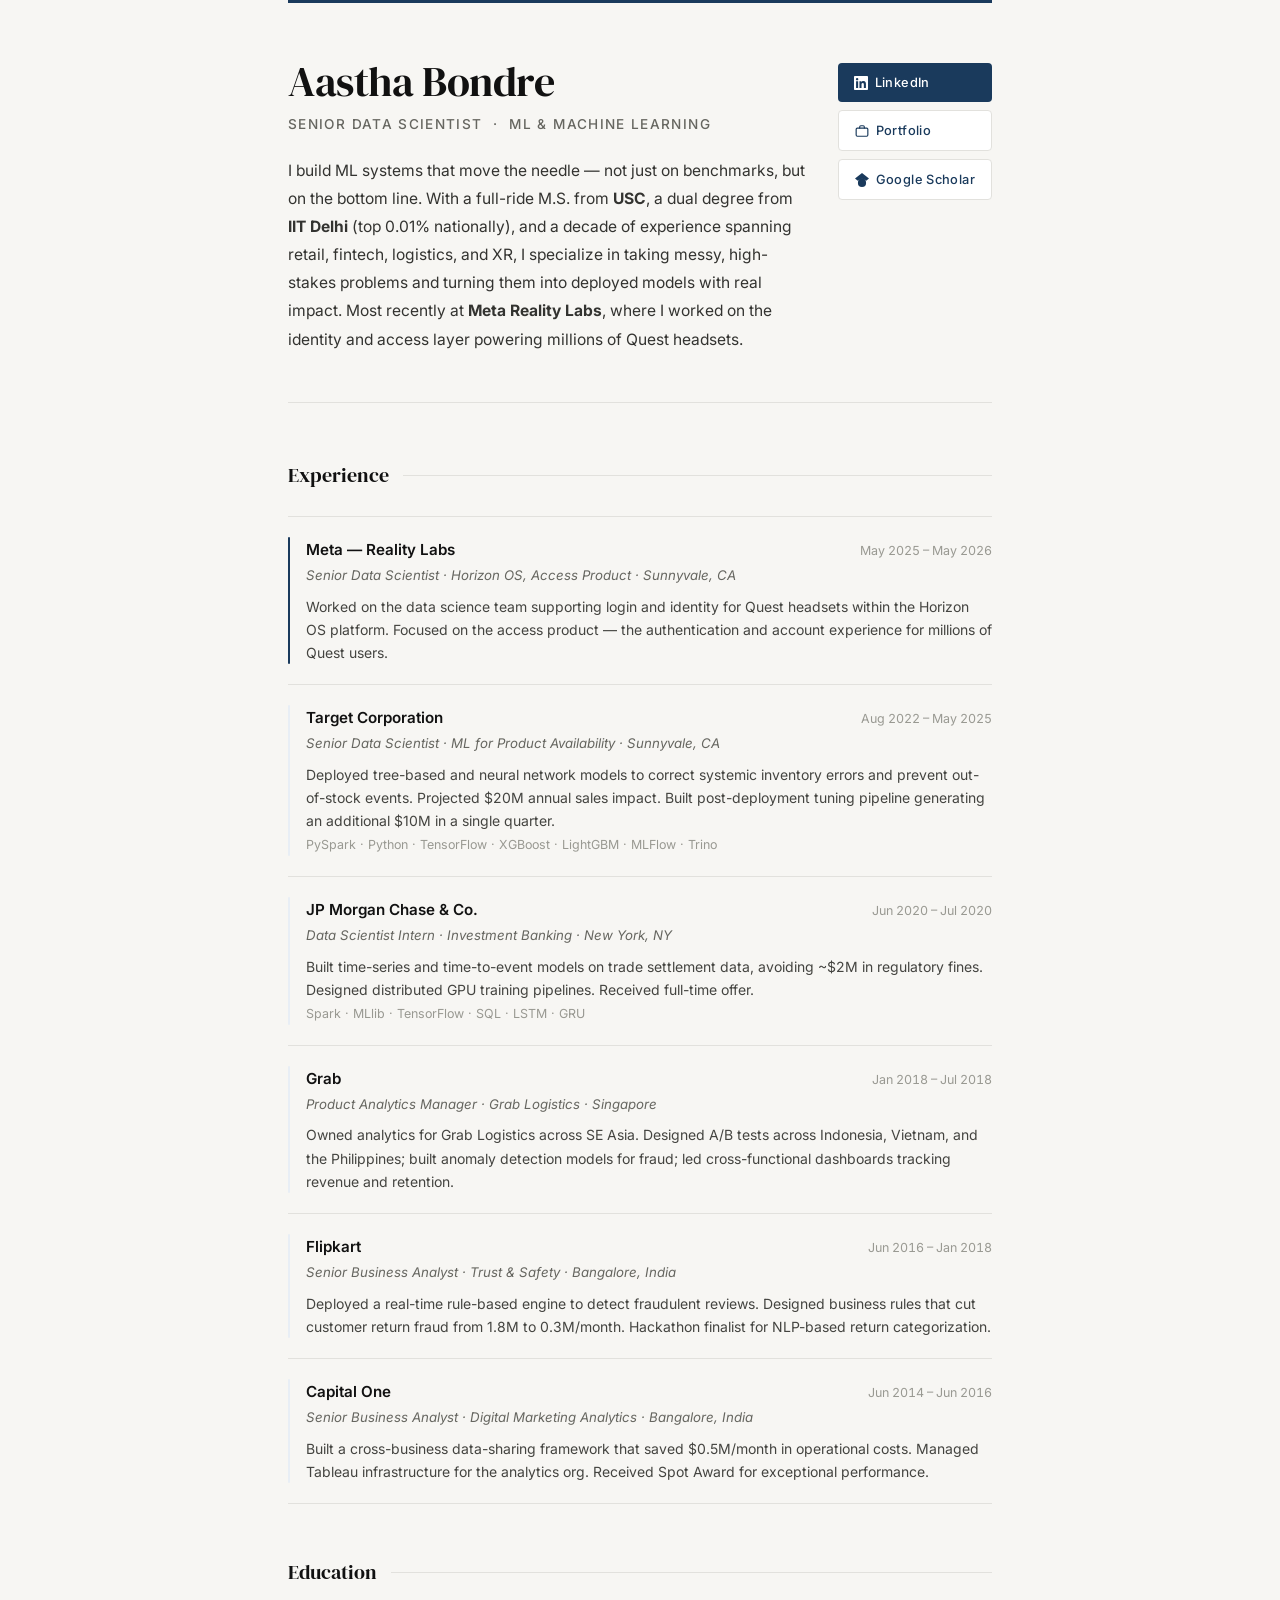
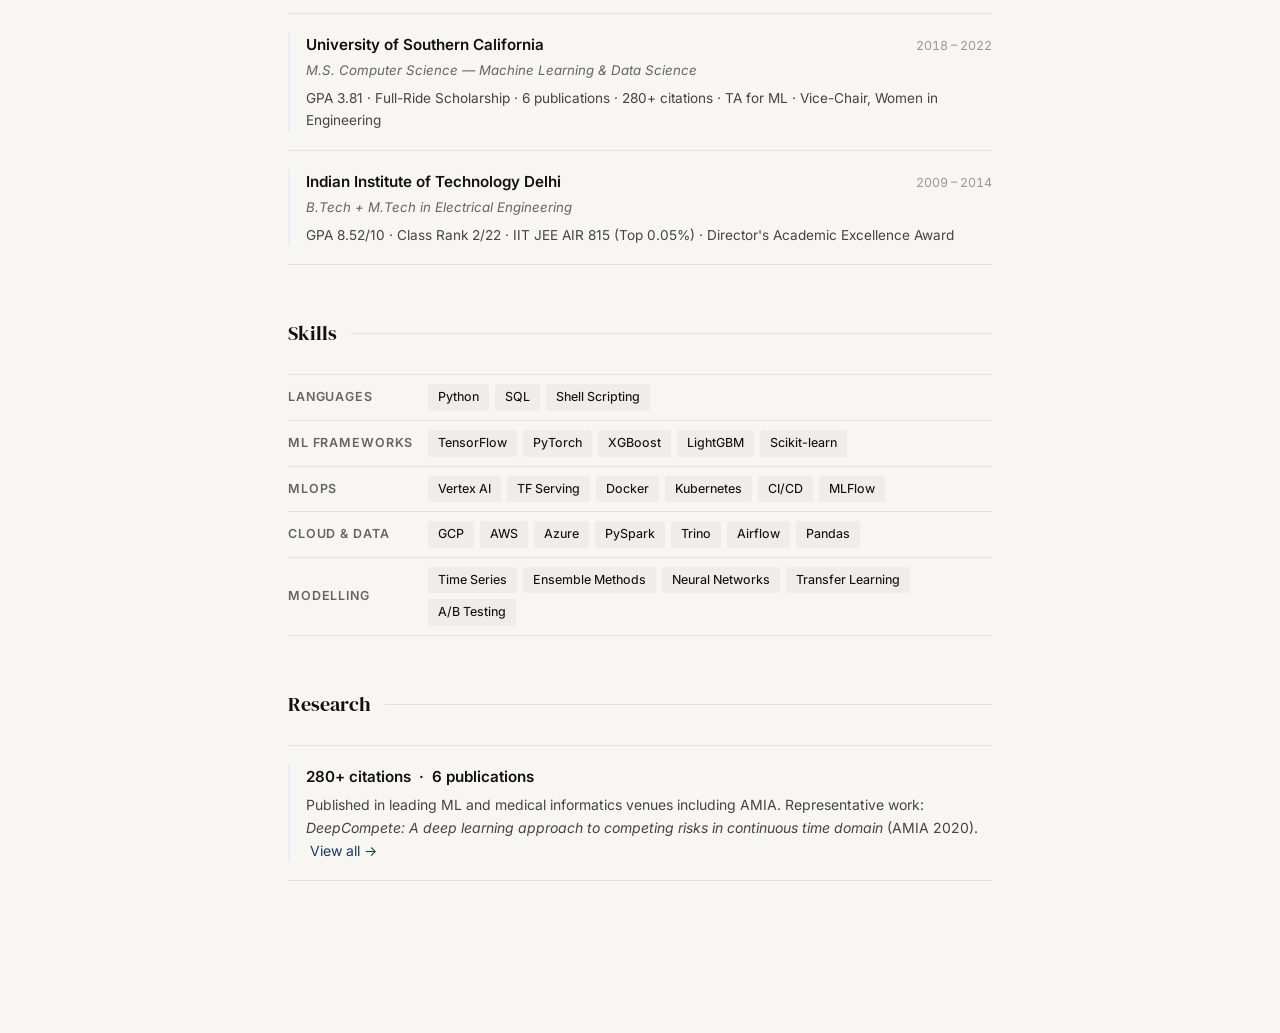
==== commit 8a81d9ea: "Add Portfolio button to header" ====
--- a/index.html
+++ b/index.html
@@ -124,6 +124,13 @@
       border: 1px solid var(--border);
     }
     .btn-scholar:hover { background: var(--accent-light); text-decoration: none; }
+
+    .btn-portfolio {
+      background: #fff;
+      color: var(--accent);
+      border: 1px solid var(--border);
+    }
+    .btn-portfolio:hover { background: var(--accent-light); text-decoration: none; }
 
     /* ── Sections ── */
     section { margin-bottom: 52px; }
@@ -346,6 +353,13 @@
         </svg>
         LinkedIn
       </a>
+      <a class="hdr-btn btn-portfolio" href="/portfolio.html">
+        <svg width="14" height="14" viewBox="0 0 24 24" fill="none" stroke="currentColor" stroke-width="2" stroke-linecap="round" stroke-linejoin="round">
+          <rect x="2" y="7" width="20" height="14" rx="2"/>
+          <path d="M16 7V5a2 2 0 0 0-2-2h-4a2 2 0 0 0-2 2v2"/>
+        </svg>
+        Portfolio
+      </a>
       <a class="hdr-btn btn-scholar" href="https://scholar.google.com/citations?user=q41s0NAAAAAJ&hl=en" target="_blank" rel="noopener">
         <svg width="14" height="14" viewBox="0 0 24 24" fill="currentColor">
           <path d="M12 24a7 7 0 1 1 0-14 7 7 0 0 1 0 14zm0-24L0 9.5l4.838 3.94A8 8 0 0 1 12 10a8 8 0 0 1 7.162 3.44L24 9.5z"/>
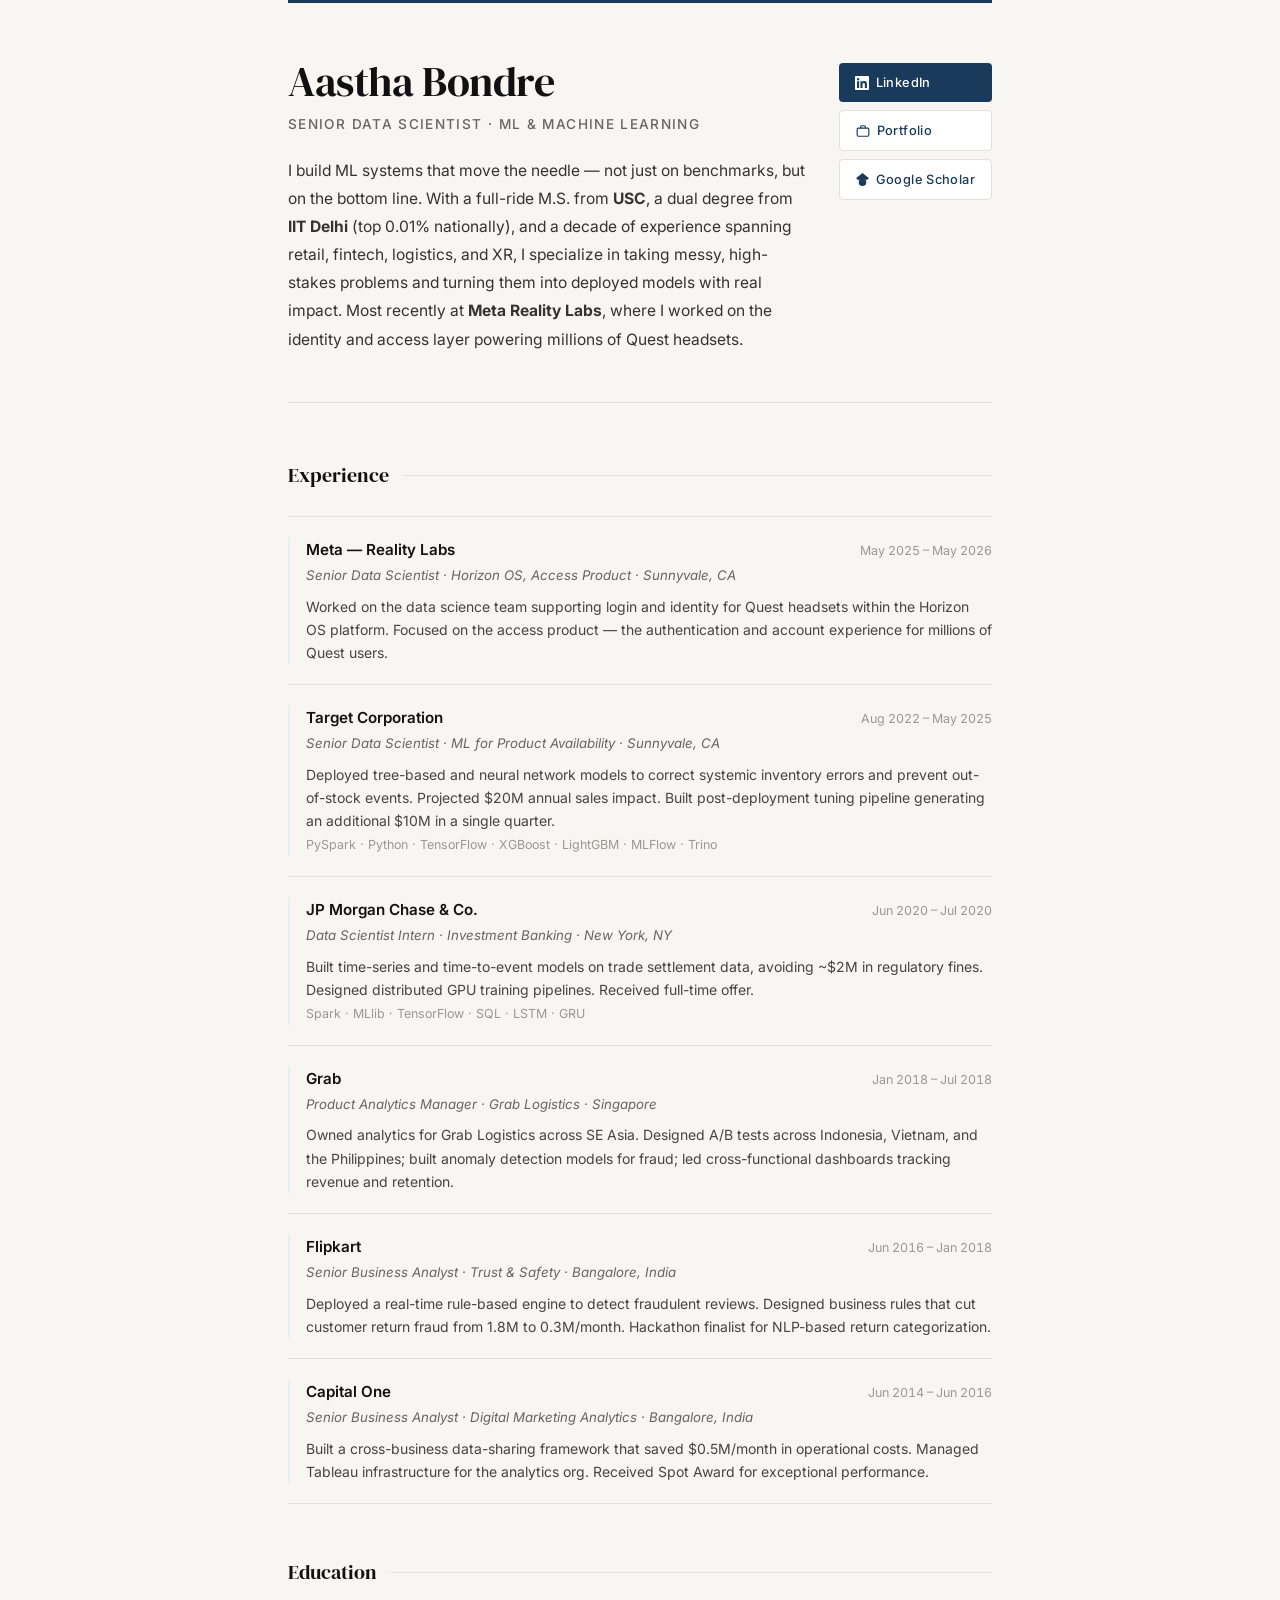
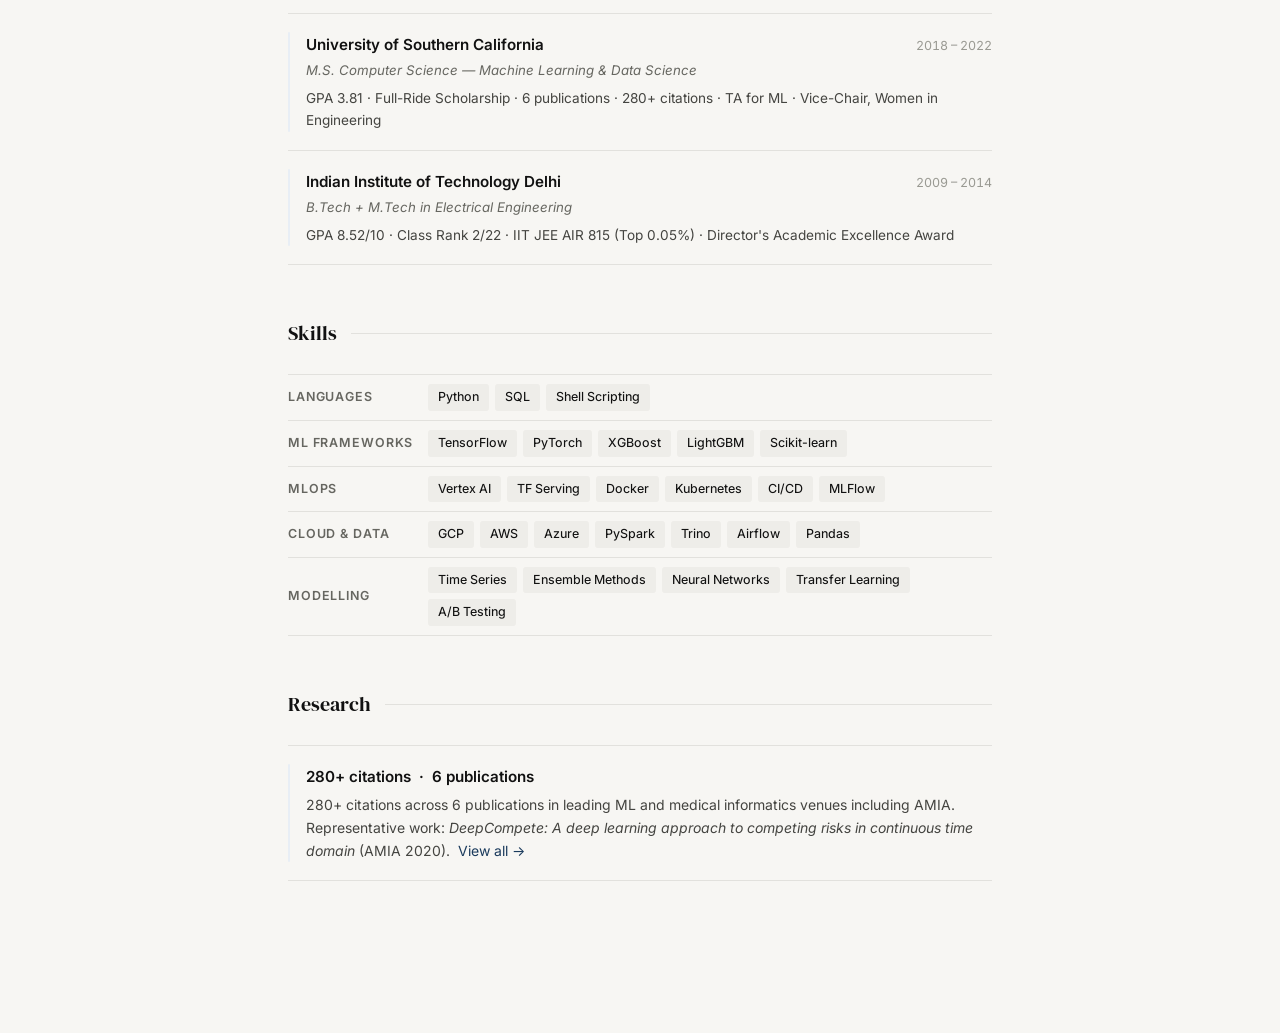
==== commit 120ecb1a: "Refactor: slim shell, loads data+render" ====
--- a/index.html
+++ b/index.html
@@ -7,550 +7,26 @@
   <link rel="preconnect" href="https://fonts.googleapis.com">
   <link rel="preconnect" href="https://fonts.gstatic.com" crossorigin>
   <link href="https://fonts.googleapis.com/css2?family=DM+Serif+Display&family=Inter:wght@400;450;500;600&display=swap" rel="stylesheet">
-  <style>
-    *, *::before, *::after { box-sizing: border-box; margin: 0; padding: 0; }
-
-    :root {
-      --bg: #f7f6f3;
-      --surface: #ffffff;
-      --fg: #111111;
-      --muted: #666660;
-      --subtle: #999992;
-      --accent: #1a3a5c;
-      --accent-light: #e8eef5;
-      --border: #e2e1dd;
-      --tag-bg: #eeede9;
-      --serif: 'DM Serif Display', Georgia, serif;
-      --sans: 'Inter', system-ui, -apple-system, sans-serif;
-    }
-
-    html { scroll-behavior: smooth; }
-
-    body {
-      background: var(--bg);
-      color: var(--fg);
-      font-family: var(--sans);
-      font-size: 15px;
-      line-height: 1.65;
-      -webkit-font-smoothing: antialiased;
-    }
-
-    a { color: var(--accent); text-decoration: none; }
-    a:hover { text-decoration: underline; }
-
-    /* ── Page wrapper ── */
-    .page {
-      max-width: 760px;
-      margin: 0 auto;
-      padding: 0 28px 100px;
-    }
-
-    /* ── Top rule ── */
-    .top-rule {
-      height: 3px;
-      background: var(--accent);
-      margin-bottom: 56px;
-    }
-
-    /* ── Header ── */
-    header {
-      display: grid;
-      grid-template-columns: 1fr auto;
-      gap: 24px;
-      align-items: start;
-      margin-bottom: 56px;
-      padding-bottom: 48px;
-      border-bottom: 1px solid var(--border);
-    }
-
-    .header-left {}
-
-    .name {
-      font-family: var(--serif);
-      font-size: 2.6rem;
-      font-weight: 400;
-      letter-spacing: -0.01em;
-      line-height: 1.1;
-      color: var(--fg);
-      margin-bottom: 8px;
-    }
-
-    .title-line {
-      font-size: 0.85rem;
-      font-weight: 500;
-      letter-spacing: 0.1em;
-      text-transform: uppercase;
-      color: var(--muted);
-      margin-bottom: 22px;
-    }
-
-    .bio {
-      font-size: 0.975rem;
-      line-height: 1.8;
-      color: #333330;
-      max-width: 540px;
-    }
-
-    .header-btns {
-      display: flex;
-      flex-direction: column;
-      gap: 8px;
-      margin-top: 4px;
-    }
-
-    .hdr-btn {
-      display: inline-flex;
-      align-items: center;
-      gap: 7px;
-      font-size: 0.8rem;
-      font-weight: 500;
-      letter-spacing: 0.03em;
-      padding: 9px 16px;
-      border-radius: 4px;
-      text-decoration: none;
-      white-space: nowrap;
-      transition: background 0.15s;
-    }
-
-    .btn-linkedin {
-      background: var(--accent);
-      color: #fff;
-    }
-    .btn-linkedin:hover { background: #122a43; text-decoration: none; }
-
-    .btn-scholar {
-      background: #fff;
-      color: var(--accent);
-      border: 1px solid var(--border);
-    }
-    .btn-scholar:hover { background: var(--accent-light); text-decoration: none; }
-
-    .btn-portfolio {
-      background: #fff;
-      color: var(--accent);
-      border: 1px solid var(--border);
-    }
-    .btn-portfolio:hover { background: var(--accent-light); text-decoration: none; }
-
-    /* ── Sections ── */
-    section { margin-bottom: 52px; }
-
-    .section-header {
-      display: flex;
-      align-items: center;
-      gap: 14px;
-      margin-bottom: 24px;
-    }
-
-    .section-title {
-      font-family: var(--serif);
-      font-size: 1.25rem;
-      font-weight: 400;
-      color: var(--fg);
-      white-space: nowrap;
-    }
-
-    .section-rule {
-      flex: 1;
-      height: 1px;
-      background: var(--border);
-    }
-
-    /* ── Experience ── */
-    .exp-list { list-style: none; }
-
-    .exp-item {
-      display: grid;
-      grid-template-columns: 1fr;
-      padding: 20px 0 20px 18px;
-      border-bottom: 1px solid var(--border);
-      position: relative;
-    }
-    .exp-item:first-child { border-top: 1px solid var(--border); }
-    .exp-item::before {
-      content: '';
-      position: absolute;
-      left: 0;
-      top: 20px;
-      bottom: 20px;
-      width: 2px;
-      background: var(--accent-light);
-      border-radius: 2px;
-    }
-    .exp-item:first-child::before {
-      background: var(--accent);
-    }
-
-    .exp-top {
-      display: flex;
-      justify-content: space-between;
-      align-items: baseline;
-      gap: 16px;
-      margin-bottom: 3px;
-    }
-
-    .exp-company {
-      font-weight: 600;
-      font-size: 0.95rem;
-      color: var(--fg);
-    }
-
-    .exp-dates {
-      font-size: 0.78rem;
-      color: var(--subtle);
-      white-space: nowrap;
-      flex-shrink: 0;
-      font-variant-numeric: tabular-nums;
-    }
-
-    .exp-role {
-      font-size: 0.83rem;
-      color: var(--muted);
-      margin-bottom: 8px;
-      font-style: italic;
-    }
-
-    .exp-detail {
-      font-size: 0.875rem;
-      color: #444440;
-      line-height: 1.65;
-    }
-
-    .stack {
-      display: inline;
-      font-size: 0.78rem;
-      color: var(--subtle);
-      font-style: normal;
-    }
-
-    /* ── Education ── */
-    .edu-list { list-style: none; }
-
-    .edu-item {
-      padding: 18px 0 18px 18px;
-      border-bottom: 1px solid var(--border);
-      position: relative;
-    }
-    .edu-item:first-child { border-top: 1px solid var(--border); }
-    .edu-item::before {
-      content: '';
-      position: absolute;
-      left: 0;
-      top: 18px;
-      bottom: 18px;
-      width: 2px;
-      background: var(--accent-light);
-      border-radius: 2px;
-    }
-
-    .edu-top {
-      display: flex;
-      justify-content: space-between;
-      align-items: baseline;
-      gap: 16px;
-      margin-bottom: 3px;
-    }
-
-    .edu-school { font-weight: 600; font-size: 0.95rem; }
-    .edu-years { font-size: 0.78rem; color: var(--subtle); white-space: nowrap; flex-shrink: 0; font-variant-numeric: tabular-nums; }
-    .edu-degree { font-size: 0.83rem; color: var(--muted); font-style: italic; margin-bottom: 6px; }
-    .edu-note { font-size: 0.85rem; color: #444440; line-height: 1.6; }
-
-    /* ── Skills ── */
-    .skills-grid {
-      display: grid;
-      grid-template-columns: 140px 1fr;
-      gap: 0;
-    }
-
-    .skill-row {
-      display: contents;
-    }
-
-    .skill-cat {
-      font-size: 0.78rem;
-      font-weight: 600;
-      color: var(--muted);
-      text-transform: uppercase;
-      letter-spacing: 0.07em;
-      padding: 11px 0;
-      border-bottom: 1px solid var(--border);
-      display: flex;
-      align-items: center;
-    }
-    .skill-row:first-child .skill-cat,
-    .skill-row:first-child .skill-tags { border-top: 1px solid var(--border); }
-
-    .skill-tags {
-      padding: 9px 0;
-      border-bottom: 1px solid var(--border);
-      display: flex;
-      flex-wrap: wrap;
-      gap: 6px;
-      align-items: center;
-    }
-
-    .tag {
-      background: var(--tag-bg);
-      color: var(--fg);
-      font-size: 0.78rem;
-      padding: 3px 10px;
-      border-radius: 3px;
-      font-weight: 450;
-    }
-
-    /* ── Publications ── */
-    .pub-block {
-      padding: 18px 0 18px 18px;
-      border-top: 1px solid var(--border);
-      border-bottom: 1px solid var(--border);
-      position: relative;
-    }
-    .pub-block::before {
-      content: '';
-      position: absolute;
-      left: 0; top: 18px; bottom: 18px;
-      width: 2px;
-      background: var(--accent-light);
-      border-radius: 2px;
-    }
-    .pub-count {
-      font-weight: 600;
-      font-size: 0.95rem;
-      margin-bottom: 4px;
-    }
-    .pub-detail {
-      font-size: 0.875rem;
-      color: #444440;
-      line-height: 1.65;
-    }
-  </style>
+  <link rel="stylesheet" href="styles.css">
 </head>
 <body>
+<div class="page">
+  <div class="top-rule"></div>
+  <div id="header"></div>
+  <div id="experience"></div>
+  <div id="education"></div>
+  <div id="skills"></div>
+  <div id="research"></div>
+</div>
 
-<div class="page">
-
-  <div class="top-rule"></div>
-
-  <!-- Header -->
-  <header>
-    <div class="header-left">
-      <h1 class="name">Aastha Bondre</h1>
-      <p class="title-line">Senior Data Scientist &nbsp;·&nbsp; ML &amp; Machine Learning</p>
-      <p class="bio">
-        I build ML systems that move the needle — not just on benchmarks, but on the bottom line.
-        With a full-ride M.S. from <strong>USC</strong>, a dual degree from <strong>IIT Delhi</strong>
-        (top 0.01% nationally), and a decade of experience spanning retail, fintech, logistics, and XR,
-        I specialize in taking messy, high-stakes problems and turning them into deployed models
-        with real impact. Most recently at <strong>Meta Reality Labs</strong>, where I worked on
-        the identity and access layer powering millions of Quest headsets.
-      </p>
-    </div>
-    <div class="header-btns">
-      <a class="hdr-btn btn-linkedin" href="https://www.linkedin.com/in/aastha-bondre/" target="_blank" rel="noopener">
-        <svg width="14" height="14" viewBox="0 0 24 24" fill="currentColor">
-          <path d="M20.447 20.452h-3.554v-5.569c0-1.328-.027-3.037-1.852-3.037-1.853 0-2.136 1.445-2.136 2.939v5.667H9.351V9h3.414v1.561h.046c.477-.9 1.637-1.85 3.37-1.85 3.601 0 4.267 2.37 4.267 5.455v6.286zM5.337 7.433a2.062 2.062 0 01-2.063-2.065 2.064 2.064 0 112.063 2.065zm1.782 13.019H3.555V9h3.564v11.452zM22.225 0H1.771C.792 0 0 .774 0 1.729v20.542C0 23.227.792 24 1.771 24h20.451C23.2 24 24 23.227 24 22.271V1.729C24 .774 23.2 0 22.222 0h.003z"/>
-        </svg>
-        LinkedIn
-      </a>
-      <a class="hdr-btn btn-portfolio" href="/portfolio.html">
-        <svg width="14" height="14" viewBox="0 0 24 24" fill="none" stroke="currentColor" stroke-width="2" stroke-linecap="round" stroke-linejoin="round">
-          <rect x="2" y="7" width="20" height="14" rx="2"/>
-          <path d="M16 7V5a2 2 0 0 0-2-2h-4a2 2 0 0 0-2 2v2"/>
-        </svg>
-        Portfolio
-      </a>
-      <a class="hdr-btn btn-scholar" href="https://scholar.google.com/citations?user=q41s0NAAAAAJ&hl=en" target="_blank" rel="noopener">
-        <svg width="14" height="14" viewBox="0 0 24 24" fill="currentColor">
-          <path d="M12 24a7 7 0 1 1 0-14 7 7 0 0 1 0 14zm0-24L0 9.5l4.838 3.94A8 8 0 0 1 12 10a8 8 0 0 1 7.162 3.44L24 9.5z"/>
-        </svg>
-        Google Scholar
-      </a>
-    </div>
-  </header>
-
-  <!-- Experience -->
-  <section>
-    <div class="section-header">
-      <h2 class="section-title">Experience</h2>
-      <div class="section-rule"></div>
-    </div>
-    <ul class="exp-list">
-
-      <li class="exp-item">
-        <div class="exp-top">
-          <span class="exp-company">Meta — Reality Labs</span>
-          <span class="exp-dates">May 2025 – May 2026</span>
-        </div>
-        <div class="exp-role">Senior Data Scientist · Horizon OS, Access Product · Sunnyvale, CA</div>
-        <div class="exp-detail">
-          Worked on the data science team supporting login and identity for Quest headsets within the Horizon OS platform. Focused on the access product — the authentication and account experience for millions of Quest users.
-        </div>
-      </li>
-
-      <li class="exp-item">
-        <div class="exp-top">
-          <span class="exp-company">Target Corporation</span>
-          <span class="exp-dates">Aug 2022 – May 2025</span>
-        </div>
-        <div class="exp-role">Senior Data Scientist · ML for Product Availability · Sunnyvale, CA</div>
-        <div class="exp-detail">
-          Deployed tree-based and neural network models to correct systemic inventory errors and prevent out-of-stock events. Projected $20M annual sales impact. Built post-deployment tuning pipeline generating an additional $10M in a single quarter.
-          <br><span class="stack">PySpark · Python · TensorFlow · XGBoost · LightGBM · MLFlow · Trino</span>
-        </div>
-      </li>
-
-      <li class="exp-item">
-        <div class="exp-top">
-          <span class="exp-company">JP Morgan Chase &amp; Co.</span>
-          <span class="exp-dates">Jun 2020 – Jul 2020</span>
-        </div>
-        <div class="exp-role">Data Scientist Intern · Investment Banking · New York, NY</div>
-        <div class="exp-detail">
-          Built time-series and time-to-event models on trade settlement data, avoiding ~$2M in regulatory fines. Designed distributed GPU training pipelines. Received full-time offer.
-          <br><span class="stack">Spark · MLlib · TensorFlow · SQL · LSTM · GRU</span>
-        </div>
-      </li>
-
-      <li class="exp-item">
-        <div class="exp-top">
-          <span class="exp-company">Grab</span>
-          <span class="exp-dates">Jan 2018 – Jul 2018</span>
-        </div>
-        <div class="exp-role">Product Analytics Manager · Grab Logistics · Singapore</div>
-        <div class="exp-detail">
-          Owned analytics for Grab Logistics across SE Asia. Designed A/B tests across Indonesia, Vietnam, and the Philippines; built anomaly detection models for fraud; led cross-functional dashboards tracking revenue and retention.
-        </div>
-      </li>
-
-      <li class="exp-item">
-        <div class="exp-top">
-          <span class="exp-company">Flipkart</span>
-          <span class="exp-dates">Jun 2016 – Jan 2018</span>
-        </div>
-        <div class="exp-role">Senior Business Analyst · Trust &amp; Safety · Bangalore, India</div>
-        <div class="exp-detail">
-          Deployed a real-time rule-based engine to detect fraudulent reviews. Designed business rules that cut customer return fraud from 1.8M to 0.3M/month. Hackathon finalist for NLP-based return categorization.
-        </div>
-      </li>
-
-      <li class="exp-item">
-        <div class="exp-top">
-          <span class="exp-company">Capital One</span>
-          <span class="exp-dates">Jun 2014 – Jun 2016</span>
-        </div>
-        <div class="exp-role">Senior Business Analyst · Digital Marketing Analytics · Bangalore, India</div>
-        <div class="exp-detail">
-          Built a cross-business data-sharing framework that saved $0.5M/month in operational costs. Managed Tableau infrastructure for the analytics org. Received Spot Award for exceptional performance.
-        </div>
-      </li>
-
-    </ul>
-  </section>
-
-  <!-- Education -->
-  <section>
-    <div class="section-header">
-      <h2 class="section-title">Education</h2>
-      <div class="section-rule"></div>
-    </div>
-    <ul class="edu-list">
-      <li class="edu-item">
-        <div class="edu-top">
-          <span class="edu-school">University of Southern California</span>
-          <span class="edu-years">2018 – 2022</span>
-        </div>
-        <div class="edu-degree">M.S. Computer Science — Machine Learning &amp; Data Science</div>
-        <div class="edu-note">GPA 3.81 · Full-Ride Scholarship · 6 publications · 280+ citations · TA for ML · Vice-Chair, Women in Engineering</div>
-      </li>
-      <li class="edu-item">
-        <div class="edu-top">
-          <span class="edu-school">Indian Institute of Technology Delhi</span>
-          <span class="edu-years">2009 – 2014</span>
-        </div>
-        <div class="edu-degree">B.Tech + M.Tech in Electrical Engineering</div>
-        <div class="edu-note">GPA 8.52/10 · Class Rank 2/22 · IIT JEE AIR 815 (Top 0.05%) · Director's Academic Excellence Award</div>
-      </li>
-    </ul>
-  </section>
-
-  <!-- Skills -->
-  <section>
-    <div class="section-header">
-      <h2 class="section-title">Skills</h2>
-      <div class="section-rule"></div>
-    </div>
-    <div class="skills-grid">
-      <div class="skill-row">
-        <div class="skill-cat">Languages</div>
-        <div class="skill-tags">
-          <span class="tag">Python</span>
-          <span class="tag">SQL</span>
-          <span class="tag">Shell Scripting</span>
-        </div>
-      </div>
-      <div class="skill-row">
-        <div class="skill-cat">ML Frameworks</div>
-        <div class="skill-tags">
-          <span class="tag">TensorFlow</span>
-          <span class="tag">PyTorch</span>
-          <span class="tag">XGBoost</span>
-          <span class="tag">LightGBM</span>
-          <span class="tag">Scikit-learn</span>
-        </div>
-      </div>
-      <div class="skill-row">
-        <div class="skill-cat">MLOps</div>
-        <div class="skill-tags">
-          <span class="tag">Vertex AI</span>
-          <span class="tag">TF Serving</span>
-          <span class="tag">Docker</span>
-          <span class="tag">Kubernetes</span>
-          <span class="tag">CI/CD</span>
-          <span class="tag">MLFlow</span>
-        </div>
-      </div>
-      <div class="skill-row">
-        <div class="skill-cat">Cloud &amp; Data</div>
-        <div class="skill-tags">
-          <span class="tag">GCP</span>
-          <span class="tag">AWS</span>
-          <span class="tag">Azure</span>
-          <span class="tag">PySpark</span>
-          <span class="tag">Trino</span>
-          <span class="tag">Airflow</span>
-          <span class="tag">Pandas</span>
-        </div>
-      </div>
-      <div class="skill-row">
-        <div class="skill-cat">Modelling</div>
-        <div class="skill-tags">
-          <span class="tag">Time Series</span>
-          <span class="tag">Ensemble Methods</span>
-          <span class="tag">Neural Networks</span>
-          <span class="tag">Transfer Learning</span>
-          <span class="tag">A/B Testing</span>
-        </div>
-      </div>
-    </div>
-  </section>
-
-  <!-- Publications -->
-  <section>
-    <div class="section-header">
-      <h2 class="section-title">Research</h2>
-      <div class="section-rule"></div>
-    </div>
-    <div class="pub-block">
-      <div class="pub-count">280+ citations &nbsp;·&nbsp; 6 publications</div>
-      <div class="pub-detail">
-        Published in leading ML and medical informatics venues including AMIA. Representative work:
-        <em>DeepCompete: A deep learning approach to competing risks in continuous time domain</em> (AMIA 2020).
-        &nbsp;<a href="https://tinyurl.com/publications-aastha-bondre" target="_blank" rel="noopener">View all →</a>
-      </div>
-    </div>
-  </section>
-
-</div>
+<script src="data.js"></script>
+<script src="render.js"></script>
+<script>
+  renderHeader("header");
+  renderExperience("experience");
+  renderEducation("education");
+  renderSkills("skills");
+  renderResearch("research");
+</script>
 </body>
 </html>
--- a/styles.css
+++ b/styles.css
@@ -0,0 +1,330 @@
+/* ============================================================
+   styles.css — shared styles for aastha3.github.io
+   ============================================================ */
+
+*, *::before, *::after { box-sizing: border-box; margin: 0; padding: 0; }
+
+:root {
+  --bg:           #f7f6f3;
+  --surface:      #ffffff;
+  --fg:           #111111;
+  --muted:        #666660;
+  --subtle:       #999992;
+  --accent:       #1a3a5c;
+  --accent-light: #e8eef5;
+  --border:       #e2e1dd;
+  --tag-bg:       #eeede9;
+  --serif:        'DM Serif Display', Georgia, serif;
+  --sans:         'Inter', system-ui, -apple-system, sans-serif;
+}
+
+html { scroll-behavior: smooth; }
+
+body {
+  background: var(--bg);
+  color: var(--fg);
+  font-family: var(--sans);
+  font-size: 15px;
+  line-height: 1.65;
+  -webkit-font-smoothing: antialiased;
+}
+
+a { color: var(--accent); text-decoration: none; }
+a:hover { text-decoration: underline; }
+
+/* ── Page wrapper ── */
+.page {
+  max-width: 760px;
+  margin: 0 auto;
+  padding: 0 28px 100px;
+}
+
+/* ── Top rule ── */
+.top-rule {
+  height: 3px;
+  background: var(--accent);
+  margin-bottom: 56px;
+}
+
+/* ── Nav ── */
+.nav {
+  display: flex;
+  align-items: center;
+  justify-content: space-between;
+  margin-bottom: 52px;
+}
+
+.back-link {
+  display: inline-flex;
+  align-items: center;
+  gap: 6px;
+  font-size: 0.82rem;
+  font-weight: 500;
+  color: var(--muted);
+  text-decoration: none;
+  letter-spacing: 0.03em;
+}
+.back-link:hover { color: var(--accent); text-decoration: none; }
+
+/* ── Header ── */
+header {
+  display: grid;
+  grid-template-columns: 1fr auto;
+  gap: 24px;
+  align-items: start;
+  margin-bottom: 56px;
+  padding-bottom: 48px;
+  border-bottom: 1px solid var(--border);
+}
+
+.name {
+  font-family: var(--serif);
+  font-size: 2.6rem;
+  font-weight: 400;
+  letter-spacing: -0.01em;
+  line-height: 1.1;
+  margin-bottom: 8px;
+}
+
+.title-line {
+  font-size: 0.85rem;
+  font-weight: 500;
+  letter-spacing: 0.1em;
+  text-transform: uppercase;
+  color: var(--muted);
+  margin-bottom: 22px;
+}
+
+.bio {
+  font-size: 0.975rem;
+  line-height: 1.8;
+  color: #333330;
+  max-width: 540px;
+}
+
+/* ── Header buttons ── */
+.header-btns {
+  display: flex;
+  flex-direction: column;
+  gap: 8px;
+  margin-top: 4px;
+}
+
+.hdr-btn {
+  display: inline-flex;
+  align-items: center;
+  gap: 7px;
+  font-size: 0.8rem;
+  font-weight: 500;
+  letter-spacing: 0.03em;
+  padding: 9px 16px;
+  border-radius: 4px;
+  text-decoration: none;
+  white-space: nowrap;
+  transition: background 0.15s;
+}
+
+.btn-linkedin  { background: var(--accent); color: #fff; }
+.btn-linkedin:hover { background: #122a43; text-decoration: none; }
+
+.btn-portfolio { background: #fff; color: var(--accent); border: 1px solid var(--border); }
+.btn-portfolio:hover { background: var(--accent-light); text-decoration: none; }
+
+.btn-scholar   { background: #fff; color: var(--accent); border: 1px solid var(--border); }
+.btn-scholar:hover { background: var(--accent-light); text-decoration: none; }
+
+/* ── Section header ── */
+section { margin-bottom: 52px; }
+
+.section-header {
+  display: flex;
+  align-items: center;
+  gap: 14px;
+  margin-bottom: 24px;
+}
+
+.section-title {
+  font-family: var(--serif);
+  font-size: 1.25rem;
+  font-weight: 400;
+  white-space: nowrap;
+}
+
+.section-rule {
+  flex: 1;
+  height: 1px;
+  background: var(--border);
+}
+
+/* ── Experience ── */
+.exp-list { list-style: none; }
+
+.exp-item {
+  padding: 20px 0 20px 18px;
+  border-bottom: 1px solid var(--border);
+  position: relative;
+}
+.exp-item:first-child { border-top: 1px solid var(--border); }
+
+.exp-item::before {
+  content: '';
+  position: absolute;
+  left: 0; top: 20px; bottom: 20px;
+  width: 2px;
+  background: var(--accent-light);
+  border-radius: 2px;
+}
+.exp-item.current::before { background: var(--accent); }
+
+.exp-top {
+  display: flex;
+  justify-content: space-between;
+  align-items: baseline;
+  gap: 16px;
+  margin-bottom: 3px;
+}
+
+.exp-company { font-weight: 600; font-size: 0.95rem; }
+.exp-dates   { font-size: 0.78rem; color: var(--subtle); white-space: nowrap; flex-shrink: 0; font-variant-numeric: tabular-nums; }
+.exp-role    { font-size: 0.83rem; color: var(--muted); margin-bottom: 8px; font-style: italic; }
+.exp-detail  { font-size: 0.875rem; color: #444440; line-height: 1.65; }
+.stack       { font-size: 0.78rem; color: var(--subtle); font-style: normal; }
+
+/* ── Education ── */
+.edu-list { list-style: none; }
+
+.edu-item {
+  padding: 18px 0 18px 18px;
+  border-bottom: 1px solid var(--border);
+  position: relative;
+}
+.edu-item:first-child { border-top: 1px solid var(--border); }
+.edu-item::before {
+  content: '';
+  position: absolute;
+  left: 0; top: 18px; bottom: 18px;
+  width: 2px;
+  background: var(--accent-light);
+  border-radius: 2px;
+}
+
+.edu-top    { display: flex; justify-content: space-between; align-items: baseline; gap: 16px; margin-bottom: 3px; }
+.edu-school { font-weight: 600; font-size: 0.95rem; }
+.edu-years  { font-size: 0.78rem; color: var(--subtle); white-space: nowrap; flex-shrink: 0; font-variant-numeric: tabular-nums; }
+.edu-degree { font-size: 0.83rem; color: var(--muted); font-style: italic; margin-bottom: 6px; }
+.edu-note   { font-size: 0.85rem; color: #444440; line-height: 1.6; }
+
+/* ── Skills ── */
+.skills-grid { display: grid; grid-template-columns: 140px 1fr; }
+
+.skill-row { display: contents; }
+
+.skill-cat {
+  font-size: 0.78rem; font-weight: 600;
+  color: var(--muted); text-transform: uppercase; letter-spacing: 0.07em;
+  padding: 11px 0;
+  border-bottom: 1px solid var(--border);
+  display: flex; align-items: center;
+}
+
+.skill-tags {
+  padding: 9px 0;
+  border-bottom: 1px solid var(--border);
+  display: flex; flex-wrap: wrap; gap: 6px; align-items: center;
+}
+
+.skill-row:first-child .skill-cat,
+.skill-row:first-child .skill-tags { border-top: 1px solid var(--border); }
+
+.tag {
+  background: var(--tag-bg);
+  color: var(--fg);
+  font-size: 0.78rem;
+  padding: 3px 10px;
+  border-radius: 3px;
+  font-weight: 450;
+}
+
+/* ── Research ── */
+.pub-block {
+  padding: 18px 0 18px 18px;
+  border-top: 1px solid var(--border);
+  border-bottom: 1px solid var(--border);
+  position: relative;
+}
+.pub-block::before {
+  content: '';
+  position: absolute;
+  left: 0; top: 18px; bottom: 18px;
+  width: 2px;
+  background: var(--accent-light);
+  border-radius: 2px;
+}
+.pub-count  { font-weight: 600; font-size: 0.95rem; margin-bottom: 4px; }
+.pub-detail { font-size: 0.875rem; color: #444440; line-height: 1.65; }
+
+/* ── Portfolio page header ── */
+.page-header { margin-bottom: 52px; }
+.page-name {
+  font-family: var(--serif);
+  font-size: 2.1rem; font-weight: 400;
+  letter-spacing: -0.01em; line-height: 1.1;
+  margin-bottom: 8px;
+}
+.page-sub {
+  font-size: 0.85rem; font-weight: 500;
+  letter-spacing: 0.1em; text-transform: uppercase;
+  color: var(--muted);
+}
+
+/* ── Project cards ── */
+.projects { display: flex; flex-direction: column; gap: 32px; }
+
+.card {
+  background: var(--surface);
+  border: 1px solid var(--border);
+  border-radius: 8px;
+  overflow: hidden;
+}
+
+.card-image {
+  width: 100%; height: 200px;
+  display: block;
+  background: var(--accent-light);
+}
+
+.card-body { padding: 24px 28px 28px; }
+
+.card-tags { display: flex; flex-wrap: wrap; gap: 6px; margin-bottom: 12px; }
+
+.tag-accent { background: var(--accent-light); color: var(--accent); }
+
+.card-title {
+  font-family: var(--serif);
+  font-size: 1.35rem; font-weight: 400;
+  line-height: 1.3; margin-bottom: 10px;
+}
+
+.card-desc { font-size: 0.9rem; color: #3a3a38; line-height: 1.75; margin-bottom: 20px; }
+
+.card-footer {
+  display: flex; align-items: center;
+  gap: 12px; flex-wrap: wrap;
+}
+
+.btn {
+  display: inline-flex; align-items: center; gap: 6px;
+  font-size: 0.8rem; font-weight: 500;
+  padding: 8px 16px; border-radius: 4px;
+  text-decoration: none;
+  transition: background 0.15s;
+  letter-spacing: 0.02em;
+}
+
+.btn-primary { background: var(--accent); color: #fff; }
+.btn-primary:hover { background: #122a43; text-decoration: none; }
+
+.btn-secondary { background: #fff; color: var(--accent); border: 1px solid var(--border); }
+.btn-secondary:hover { background: var(--accent-light); text-decoration: none; }
+
+.card-meta { font-size: 0.78rem; color: var(--subtle); margin-left: auto; }
